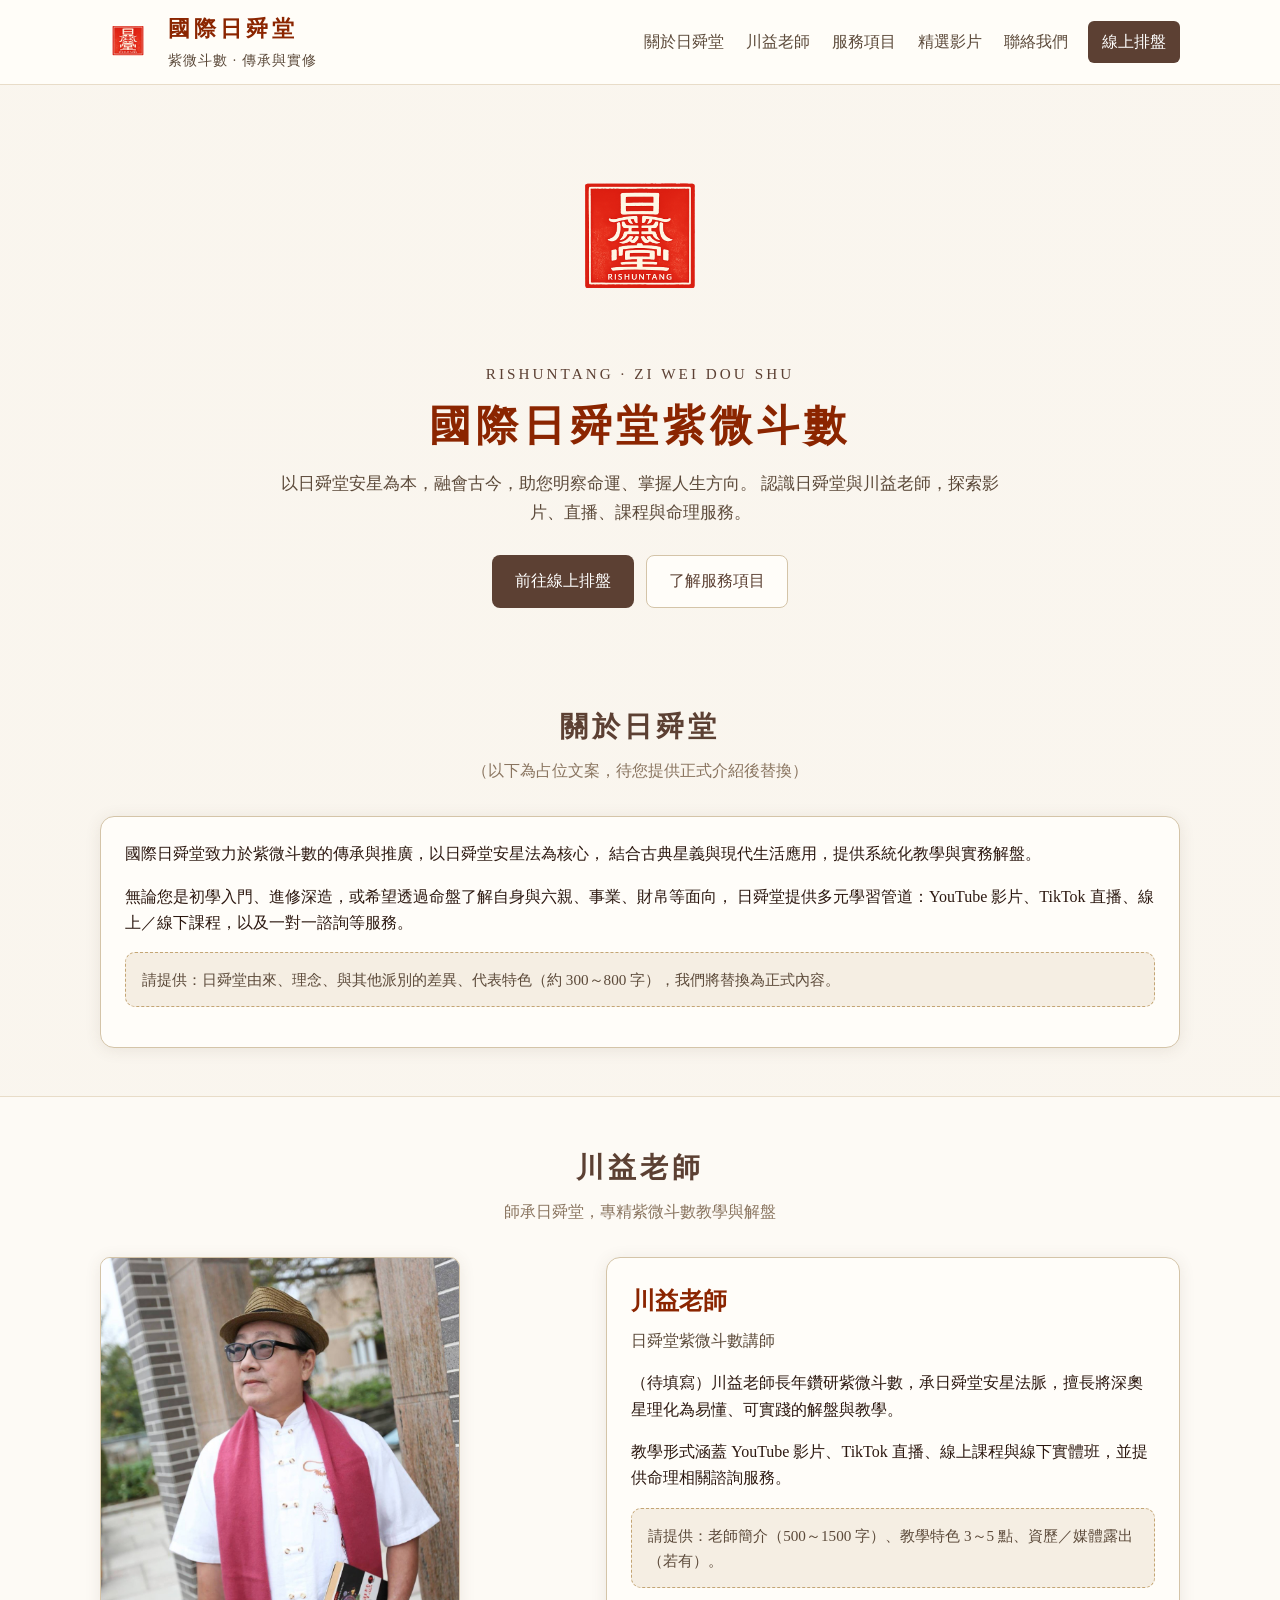
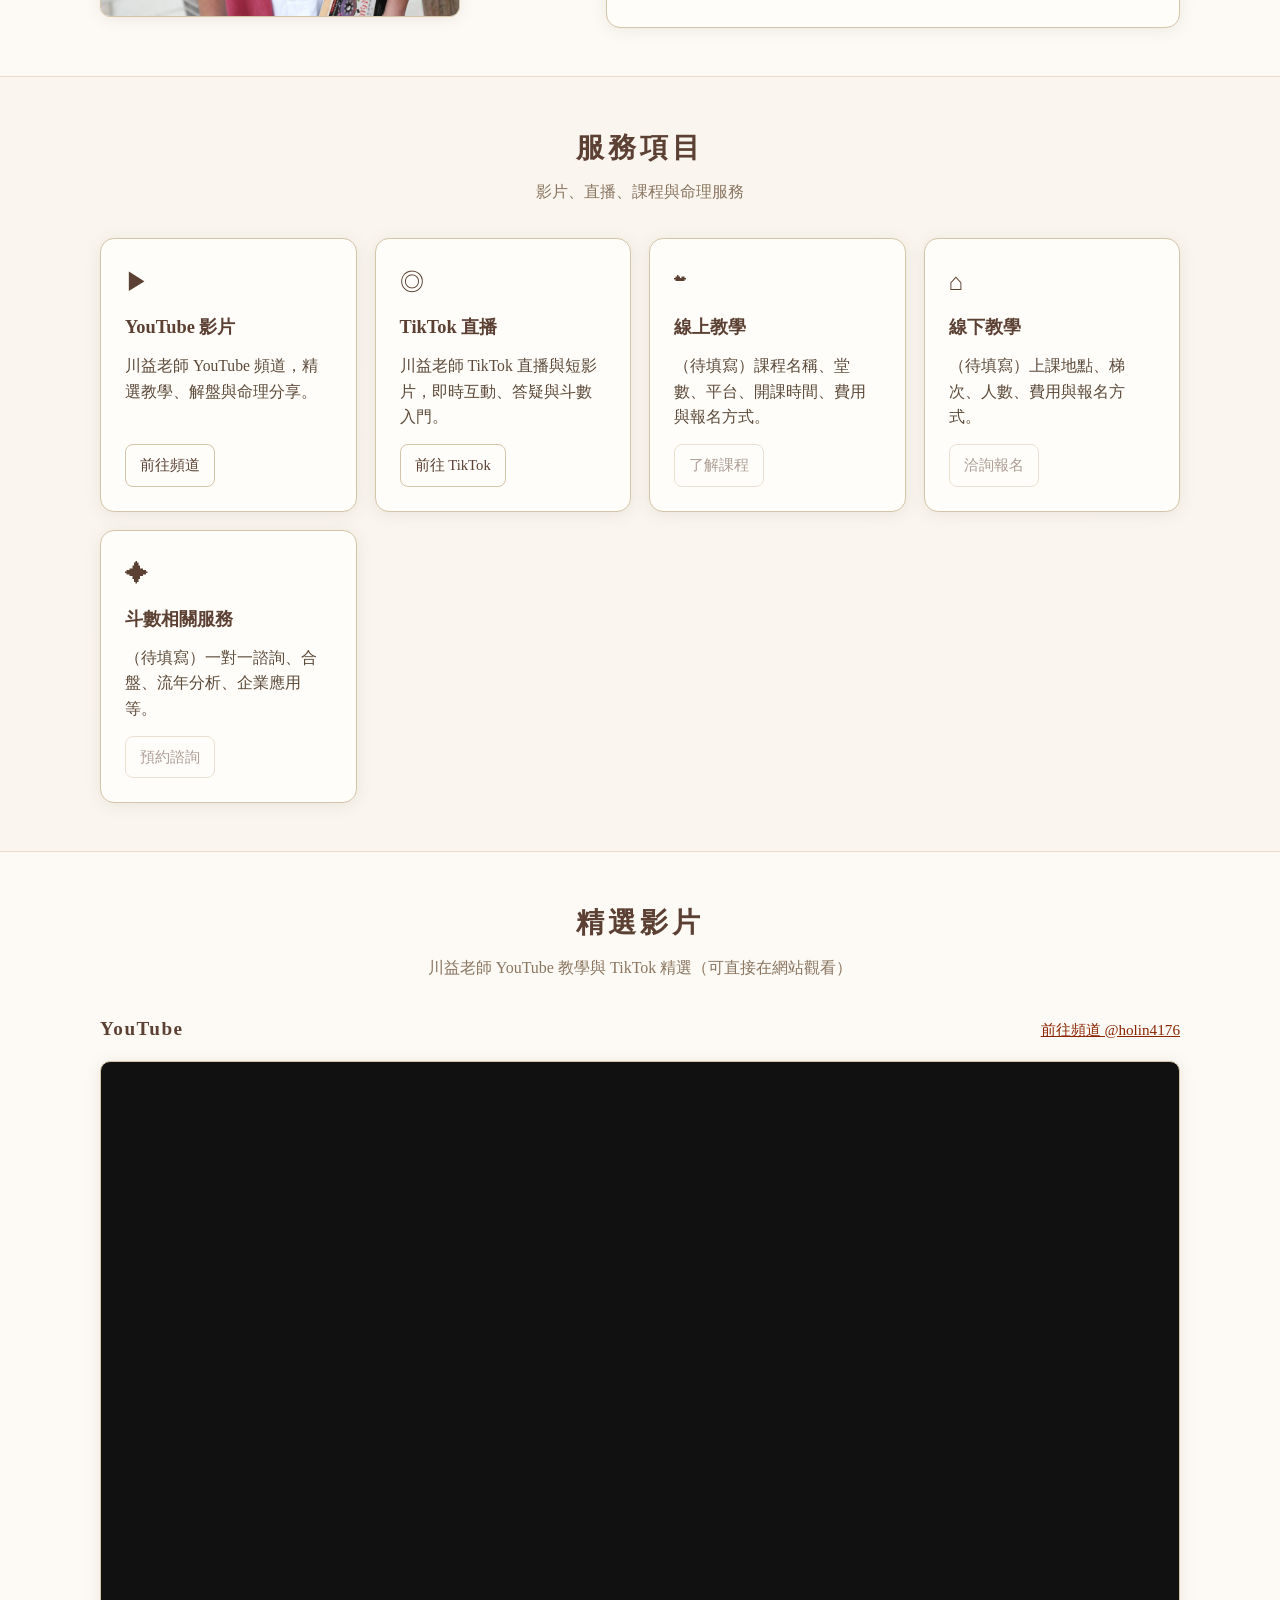
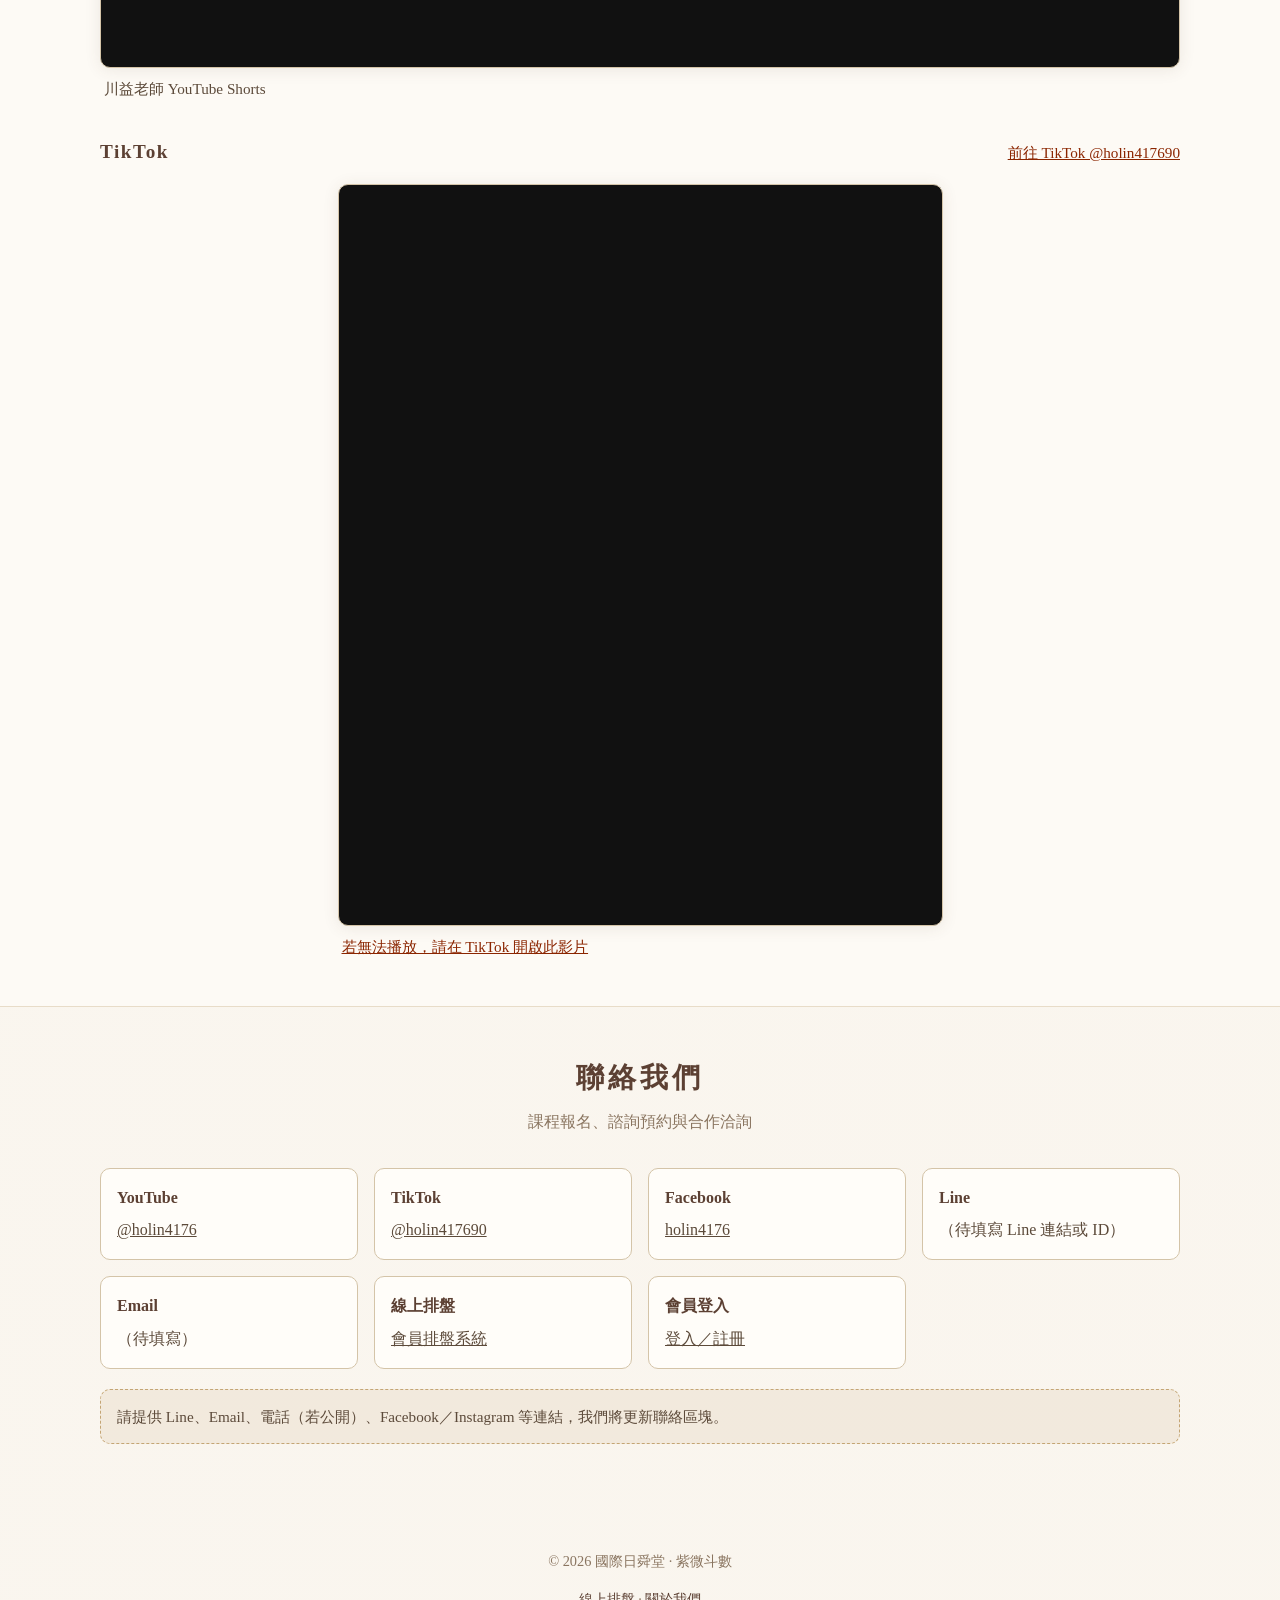
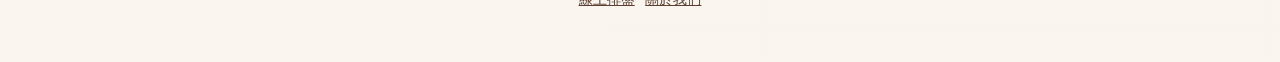
==== index.html @ 02071f7d "Launch 日舜堂 marketing site with teacher profile and video embeds. Co-authored-by: Cursor <cursoragent" ====
<!DOCTYPE html>
<html lang="zh-TW">
  <head>
    <meta charset="UTF-8" />
    <meta name="viewport" content="width=device-width, initial-scale=1.0" />
    <title>國際日舜堂｜紫微斗數</title>
    <meta
      name="description"
      content="國際日舜堂紫微斗數 — 認識日舜堂與川益老師，YouTube、TikTok 直播、線上線下教學與命理服務。"
    />
    <link rel="icon" href="./assets/logo.png?v=20260718b" type="image/png" />
    <link rel="stylesheet" href="./css/site.css" />
  </head>
  <body>
    <header class="site-header">
      <div class="container header-inner">
        <a class="brand-link" href="#top">
          <img
            class="site-logo site-logo--header"
            src="./assets/logo.png?v=20260718b"
            alt="日舜堂 RISHUNTANG"
            width="200"
            height="200"
            decoding="async"
          />
          <span class="brand-text">
            <span class="brand-name">國際日舜堂</span>
            <span class="brand-tag">紫微斗數 · 傳承與實修</span>
          </span>
        </a>
        <button type="button" class="nav-toggle" id="navToggle" aria-expanded="false" aria-controls="siteNav">
          選單
        </button>
        <nav class="site-nav" id="siteNav" aria-label="主要導覽">
          <a href="#about">關於日舜堂</a>
          <a href="#teacher">川益老師</a>
          <a href="#services">服務項目</a>
          <a href="#videos">精選影片</a>
          <a href="#contact">聯絡我們</a>
          <a class="nav-cta" data-href-key="chartApp" href="https://rishuntang-ziwei.github.io/rishuntang-ziwei/chart.html">線上排盤</a>
        </nav>
      </div>
    </header>

    <main id="top">
      <section class="hero">
        <div class="container">
          <img
            class="site-logo site-logo--hero"
            src="./assets/logo.png?v=20260718b"
            alt="日舜堂 RISHUNTANG"
            width="200"
            height="200"
            decoding="async"
          />
          <p class="hero-kicker">RISHUNTANG · ZI WEI DOU SHU</p>
          <h1 class="hero-title">國際日舜堂紫微斗數</h1>
          <p class="hero-lead">
            以日舜堂安星為本，融會古今，助您明察命運、掌握人生方向。
            認識日舜堂與川益老師，探索影片、直播、課程與命理服務。
          </p>
          <div class="hero-actions">
            <a class="btn btn-primary" data-href-key="chartApp" href="https://rishuntang-ziwei.github.io/rishuntang-ziwei/chart.html">前往線上排盤</a>
            <a class="btn btn-secondary" href="#services">了解服務項目</a>
          </div>
        </div>
      </section>

      <section class="section" id="about">
        <div class="container">
          <div class="section-head">
            <h2>關於日舜堂</h2>
            <p>（以下為占位文案，待您提供正式介紹後替換）</p>
          </div>
          <div class="card prose">
            <p>
              國際日舜堂致力於紫微斗數的傳承與推廣，以日舜堂安星法為核心，
              結合古典星義與現代生活應用，提供系統化教學與實務解盤。
            </p>
            <p>
              無論您是初學入門、進修深造，或希望透過命盤了解自身與六親、事業、財帛等面向，
              日舜堂提供多元學習管道：YouTube 影片、TikTok 直播、線上／線下課程，以及一對一諮詢等服務。
            </p>
            <p class="placeholder-note">
              請提供：日舜堂由來、理念、與其他派別的差異、代表特色（約 300～800 字），我們將替換為正式內容。
            </p>
          </div>
        </div>
      </section>

      <section class="section section-alt" id="teacher">
        <div class="container">
          <div class="section-head">
            <h2>川益老師</h2>
            <p>師承日舜堂，專精紫微斗數教學與解盤</p>
          </div>
          <div class="two-col">
            <figure class="teacher-photo">
              <img
                src="./assets/teacher-chuanyi.png?v=20260718"
                alt="川益老師"
                width="1024"
                height="1024"
                decoding="async"
              />
            </figure>
            <div class="card">
              <h3 class="teacher-name">川益老師</h3>
              <p class="teacher-title">日舜堂紫微斗數講師</p>
              <div class="prose">
                <p>
                  （待填寫）川益老師長年鑽研紫微斗數，承日舜堂安星法脈，擅長將深奧星理化為易懂、可實踐的解盤與教學。
                </p>
                <p>
                  教學形式涵蓋 YouTube 影片、TikTok 直播、線上課程與線下實體班，並提供命理相關諮詢服務。
                </p>
                <p class="placeholder-note">
                  請提供：老師簡介（500～1500 字）、教學特色 3～5 點、資歷／媒體露出（若有）。
                </p>
              </div>
            </div>
          </div>
        </div>
      </section>

      <section class="section" id="services">
        <div class="container">
          <div class="section-head">
            <h2>服務項目</h2>
            <p>影片、直播、課程與命理服務</p>
          </div>
          <div class="service-grid">
            <article class="card service-card">
              <div class="service-icon" aria-hidden="true">▶</div>
              <h3>YouTube 影片</h3>
              <p>川益老師 YouTube 頻道，精選教學、解盤與命理分享。</p>
              <a class="btn btn-secondary" data-href-key="youtube" href="https://www.youtube.com/@holin4176">前往頻道</a>
            </article>
            <article class="card service-card">
              <div class="service-icon" aria-hidden="true">◎</div>
              <h3>TikTok 直播</h3>
              <p>川益老師 TikTok 直播與短影片，即時互動、答疑與斗數入門。</p>
              <a class="btn btn-secondary" data-href-key="tiktok" href="https://www.tiktok.com/@holin417690">前往 TikTok</a>
            </article>
            <article class="card service-card">
              <div class="service-icon" aria-hidden="true">☁</div>
              <h3>線上教學</h3>
              <p>（待填寫）課程名稱、堂數、平台、開課時間、費用與報名方式。</p>
              <a class="btn btn-secondary" data-href-key="line" href="#">了解課程</a>
            </article>
            <article class="card service-card">
              <div class="service-icon" aria-hidden="true">⌂</div>
              <h3>線下教學</h3>
              <p>（待填寫）上課地點、梯次、人數、費用與報名方式。</p>
              <a class="btn btn-secondary" data-href-key="line" href="#">洽詢報名</a>
            </article>
            <article class="card service-card">
              <div class="service-icon" aria-hidden="true">✦</div>
              <h3>斗數相關服務</h3>
              <p>（待填寫）一對一諮詢、合盤、流年分析、企業應用等。</p>
              <a class="btn btn-secondary" data-href-key="line" href="#">預約諮詢</a>
            </article>
          </div>
        </div>
      </section>

      <section class="section section-alt" id="videos">
        <div class="container">
          <div class="section-head">
            <h2>精選影片</h2>
            <p>川益老師 YouTube 教學與 TikTok 精選（可直接在網站觀看）</p>
          </div>
          <div class="video-block">
            <div class="video-block-head">
              <h3>YouTube</h3>
              <a data-href-key="youtube" href="https://www.youtube.com/@holin4176">前往頻道 @holin4176</a>
            </div>
            <div class="video-grid" id="youtubeEmbeds" aria-live="polite"></div>
          </div>
          <div class="video-block">
            <div class="video-block-head">
              <h3>TikTok</h3>
              <a data-href-key="tiktok" href="https://www.tiktok.com/@holin417690">前往 TikTok @holin417690</a>
            </div>
            <div class="tiktok-grid" id="tiktokEmbeds" aria-live="polite"></div>
          </div>
        </div>
      </section>

      <section class="section" id="contact">
        <div class="container">
          <div class="section-head">
            <h2>聯絡我們</h2>
            <p>課程報名、諮詢預約與合作洽詢</p>
          </div>
          <div class="contact-grid">
            <div class="contact-item">
              <strong>YouTube</strong>
              <a data-href-key="youtube" href="https://www.youtube.com/@holin4176">@holin4176</a>
            </div>
            <div class="contact-item">
              <strong>TikTok</strong>
              <a data-href-key="tiktok" href="https://www.tiktok.com/@holin417690">@holin417690</a>
            </div>
            <div class="contact-item">
              <strong>Facebook</strong>
              <a data-href-key="facebook" href="https://www.facebook.com/holin4176">holin4176</a>
            </div>
            <div class="contact-item">
              <strong>Line</strong>
              <a data-href-key="line" href="#">（待填寫 Line 連結或 ID）</a>
            </div>
            <div class="contact-item">
              <strong>Email</strong>
              <a data-href-key="email" href="#">（待填寫）</a>
            </div>
            <div class="contact-item">
              <strong>線上排盤</strong>
              <a data-href-key="chartApp" href="https://rishuntang-ziwei.github.io/rishuntang-ziwei/chart.html">會員排盤系統</a>
            </div>
            <div class="contact-item">
              <strong>會員登入</strong>
              <a data-href-key="memberLogin" href="https://rishuntang-ziwei.github.io/rishuntang-ziwei/index.html">登入／註冊</a>
            </div>
          </div>
          <p class="placeholder-note">
            請提供 Line、Email、電話（若公開）、Facebook／Instagram 等連結，我們將更新聯絡區塊。
          </p>
        </div>
      </section>
    </main>

    <footer class="site-footer">
      <div class="container">
        <p>© <span id="footerYear">2026</span> 國際日舜堂 · 紫微斗數</p>
        <p>
          <a data-href-key="chartApp" href="https://rishuntang-ziwei.github.io/rishuntang-ziwei/chart.html">線上排盤</a>
          ·
          <a href="#about">關於我們</a>
        </p>
      </div>
    </footer>

    <script src="./js/site-config.js"></script>
    <script src="./js/site.js"></script>
  </body>
</html>
---- css/site.css ----
:root {
  --paper-bg: #faf6ef;
  --paper-surface: #fffdf9;
  --paper-muted: #f5efe4;
  --ink: #2c1810;
  --ink-muted: #5c4a3a;
  --ink-light: #8a7560;
  --brand-brown: #5c4033;
  --brand-brown-dark: #4a3228;
  --brand-red: #8b2500;
  --brand-gold: #c4a574;
  --brand-gold-light: #e8dcc8;
  --border: #d4c4a8;
  --radius-md: 10px;
  --radius-lg: 14px;
  --shadow-card: 0 2px 16px rgba(92, 64, 51, 0.1);
  --font-body: 'DFKai-SB', 'BiauKai', '標楷體', 'KaiTi', '楷体', serif;
  --max-width: 1080px;
}

* {
  box-sizing: border-box;
}

html {
  scroll-behavior: smooth;
}

body {
  margin: 0;
  font-family: var(--font-body);
  color: var(--ink);
  background:
    linear-gradient(rgba(250, 246, 239, 0.94), rgba(250, 246, 239, 0.94)),
    radial-gradient(circle at 20% 10%, rgba(196, 165, 116, 0.15), transparent 45%),
    radial-gradient(circle at 80% 90%, rgba(139, 37, 0, 0.06), transparent 40%),
    var(--paper-bg);
  line-height: 1.65;
}

a {
  color: var(--brand-red);
}

img {
  max-width: 100%;
  height: auto;
}

.container {
  width: min(100% - 32px, var(--max-width));
  margin: 0 auto;
}

.site-header {
  position: sticky;
  top: 0;
  z-index: 100;
  background: rgba(255, 253, 249, 0.92);
  backdrop-filter: blur(8px);
  border-bottom: 1px solid var(--brand-gold-light);
}

.header-inner {
  display: flex;
  align-items: center;
  justify-content: space-between;
  gap: 16px;
  padding: 12px 0;
}

.brand-link {
  display: flex;
  align-items: center;
  gap: 12px;
  text-decoration: none;
  color: inherit;
}

.brand-text {
  min-width: 0;
}

.site-logo {
  flex-shrink: 0;
  display: block;
  width: auto;
  height: auto;
  object-fit: contain;
  border-radius: 6px;
  opacity: 0;
  animation: logoFadeIn 1.2s ease forwards;
  transition: transform 0.25s ease, filter 0.25s ease;
}

.site-logo--header {
  width: 56px;
  height: 56px;
}

.site-logo--hero {
  width: min(40vw, 200px);
  height: min(40vw, 200px);
  margin: 0 auto 20px;
}

.site-logo:hover {
  transform: translateY(-2px);
  filter: brightness(1.04);
}

@keyframes logoFadeIn {
  to {
    opacity: 1;
  }
}

@media (prefers-reduced-motion: reduce) {
  .site-logo {
    animation: logoFadeIn 0.4s ease forwards;
  }

  .site-logo:hover {
    transform: none;
  }
}

.brand-name {
  display: block;
  font-size: 1.35rem;
  font-weight: 700;
  color: var(--brand-red);
  letter-spacing: 0.18em;
}

.brand-tag {
  display: block;
  margin-top: 2px;
  font-size: 0.85rem;
  color: var(--ink-muted);
  letter-spacing: 0.08em;
}

.site-nav {
  display: flex;
  align-items: center;
  gap: 6px 18px;
  flex-wrap: wrap;
  justify-content: flex-end;
}

.site-nav a {
  text-decoration: none;
  color: var(--ink-muted);
  font-size: 0.98rem;
  padding: 6px 2px;
}

.site-nav a:hover {
  color: var(--brand-red);
}

.nav-cta {
  padding: 8px 14px !important;
  border-radius: 6px;
  background: var(--brand-brown);
  color: #fff !important;
}

.nav-cta:hover {
  background: var(--brand-brown-dark);
  color: #fff !important;
}

.nav-toggle {
  display: none;
  border: 1px solid var(--border);
  background: var(--paper-surface);
  border-radius: 6px;
  padding: 8px 12px;
  font-family: inherit;
  cursor: pointer;
}

.hero {
  padding: 56px 0 48px;
  text-align: center;
}

.hero-kicker {
  margin: 0 0 12px;
  color: var(--brand-brown);
  letter-spacing: 0.2em;
  font-size: 0.95rem;
}

.hero-title {
  margin: 0 0 16px;
  font-size: clamp(1.8rem, 4vw, 2.6rem);
  color: var(--brand-red);
  letter-spacing: 0.12em;
  line-height: 1.35;
}

.hero-lead {
  margin: 0 auto 28px;
  max-width: 42em;
  font-size: 1.08rem;
  color: var(--ink-muted);
}

.hero-actions {
  display: flex;
  gap: 12px;
  justify-content: center;
  flex-wrap: wrap;
}

.btn {
  display: inline-flex;
  align-items: center;
  justify-content: center;
  padding: 12px 22px;
  border-radius: 8px;
  text-decoration: none;
  font-family: inherit;
  font-size: 1rem;
  border: 1px solid transparent;
  cursor: pointer;
}

.btn-primary {
  background: var(--brand-brown);
  color: #fff;
}

.btn-primary:hover {
  background: var(--brand-brown-dark);
}

.btn-secondary {
  background: var(--paper-surface);
  color: var(--brand-brown);
  border-color: var(--border);
}

.btn-secondary:hover {
  border-color: var(--brand-gold);
}

.section {
  padding: 48px 0;
}

.section-alt {
  background: rgba(255, 253, 249, 0.72);
  border-block: 1px solid var(--brand-gold-light);
}

.section-head {
  text-align: center;
  margin-bottom: 32px;
}

.section-head h2 {
  margin: 0 0 8px;
  font-size: 1.75rem;
  color: var(--brand-brown);
  letter-spacing: 0.14em;
}

.section-head p {
  margin: 0;
  color: var(--ink-light);
}

.two-col {
  display: grid;
  grid-template-columns: 1fr 1.2fr;
  gap: 28px;
  align-items: start;
}

.card {
  background: var(--paper-surface);
  border: 1px solid var(--border);
  border-radius: var(--radius-lg);
  box-shadow: var(--shadow-card);
  padding: 24px;
}

.teacher-photo {
  margin: 0;
  aspect-ratio: 1 / 1;
  max-width: 360px;
  border-radius: var(--radius-md);
  overflow: hidden;
  border: 1px solid var(--border);
  box-shadow: var(--shadow-card);
  background: var(--paper-muted);
}

.teacher-photo img {
  display: block;
  width: 100%;
  height: 100%;
  object-fit: cover;
  object-position: center 15%;
}

.teacher-name {
  margin: 0 0 6px;
  font-size: 1.5rem;
  color: var(--brand-red);
}

.teacher-title {
  margin: 0 0 16px;
  color: var(--ink-muted);
}

.prose p {
  margin: 0 0 1em;
}

.service-grid {
  display: grid;
  grid-template-columns: repeat(auto-fit, minmax(240px, 1fr));
  gap: 18px;
}

.service-card {
  display: flex;
  flex-direction: column;
  gap: 10px;
  min-height: 100%;
}

.service-icon {
  font-size: 1.5rem;
  color: var(--brand-brown);
}

.service-card h3 {
  margin: 0;
  font-size: 1.15rem;
  color: var(--brand-brown);
}

.service-card p {
  margin: 0;
  flex: 1;
  color: var(--ink-muted);
  font-size: 0.98rem;
}

.service-card .btn {
  align-self: flex-start;
  margin-top: 4px;
  padding: 8px 14px;
  font-size: 0.92rem;
}

.service-card .btn.is-disabled,
.btn.is-disabled {
  opacity: 0.5;
  pointer-events: none;
  cursor: not-allowed;
}

.contact-grid {
  display: grid;
  grid-template-columns: repeat(auto-fit, minmax(220px, 1fr));
  gap: 16px;
}

.contact-item {
  padding: 16px;
  border: 1px solid var(--border);
  border-radius: var(--radius-md);
  background: var(--paper-surface);
}

.contact-item strong {
  display: block;
  margin-bottom: 6px;
  color: var(--brand-brown);
}

.contact-item span,
.contact-item a {
  color: var(--ink-muted);
  word-break: break-all;
}

.video-block {
  margin-bottom: 36px;
}

.video-block:last-child {
  margin-bottom: 0;
}

.video-block-head {
  display: flex;
  align-items: baseline;
  justify-content: space-between;
  gap: 12px;
  flex-wrap: wrap;
  margin-bottom: 16px;
}

.video-block-head h3 {
  margin: 0;
  font-size: 1.2rem;
  color: var(--brand-brown);
  letter-spacing: 0.08em;
}

.video-block-head a {
  font-size: 0.95rem;
}

.video-grid {
  display: grid;
  grid-template-columns: repeat(auto-fit, minmax(280px, 1fr));
  gap: 20px;
}

.video-item {
  margin: 0;
}

.video-embed {
  aspect-ratio: 16 / 9;
  border-radius: var(--radius-md);
  overflow: hidden;
  border: 1px solid var(--border);
  background: #111;
  box-shadow: var(--shadow-card);
}

.video-embed iframe {
  display: block;
  width: 100%;
  height: 100%;
  border: 0;
}

.video-caption {
  margin: 10px 4px 0;
  font-size: 0.95rem;
  color: var(--ink-muted);
  line-height: 1.45;
}

.video-empty {
  margin: 0;
  padding: 18px 16px;
  border-radius: var(--radius-md);
  border: 1px dashed var(--border);
  background: rgba(255, 253, 249, 0.8);
  color: var(--ink-muted);
  font-size: 0.98rem;
  line-height: 1.55;
}

.tiktok-grid {
  display: grid;
  grid-template-columns: repeat(auto-fit, minmax(320px, 1fr));
  gap: 20px;
  justify-items: center;
}

.tiktok-item {
  width: min(100%, 605px);
}

.tiktok-embed-wrap {
  width: 100%;
  min-height: 740px;
  border-radius: var(--radius-md);
  overflow: hidden;
  border: 1px solid var(--border);
  background: #111;
  box-shadow: var(--shadow-card);
}

.tiktok-embed-frame {
  display: block;
  width: 100%;
  height: 740px;
  border: 0;
}

.placeholder-note {
  margin-top: 20px;
  padding: 14px 16px;
  border-radius: var(--radius-md);
  background: rgba(232, 220, 200, 0.45);
  border: 1px dashed var(--brand-gold);
  color: var(--ink-muted);
  font-size: 0.95rem;
}

.site-footer {
  padding: 28px 0 36px;
  text-align: center;
  color: var(--ink-light);
  font-size: 0.9rem;
}

.site-footer a {
  color: var(--brand-brown);
}

@media (max-width: 768px) {
  .nav-toggle {
    display: inline-block;
  }

  .site-nav {
    display: none;
    position: absolute;
    top: 100%;
    left: 0;
    right: 0;
    flex-direction: column;
    align-items: stretch;
    padding: 12px 16px 16px;
    background: rgba(255, 253, 249, 0.98);
    border-bottom: 1px solid var(--brand-gold-light);
  }

  .site-nav.is-open {
    display: flex;
  }

  .site-header .container {
    position: relative;
  }

  .two-col {
    grid-template-columns: 1fr;
  }

  .hero {
    padding-top: 36px;
  }
}
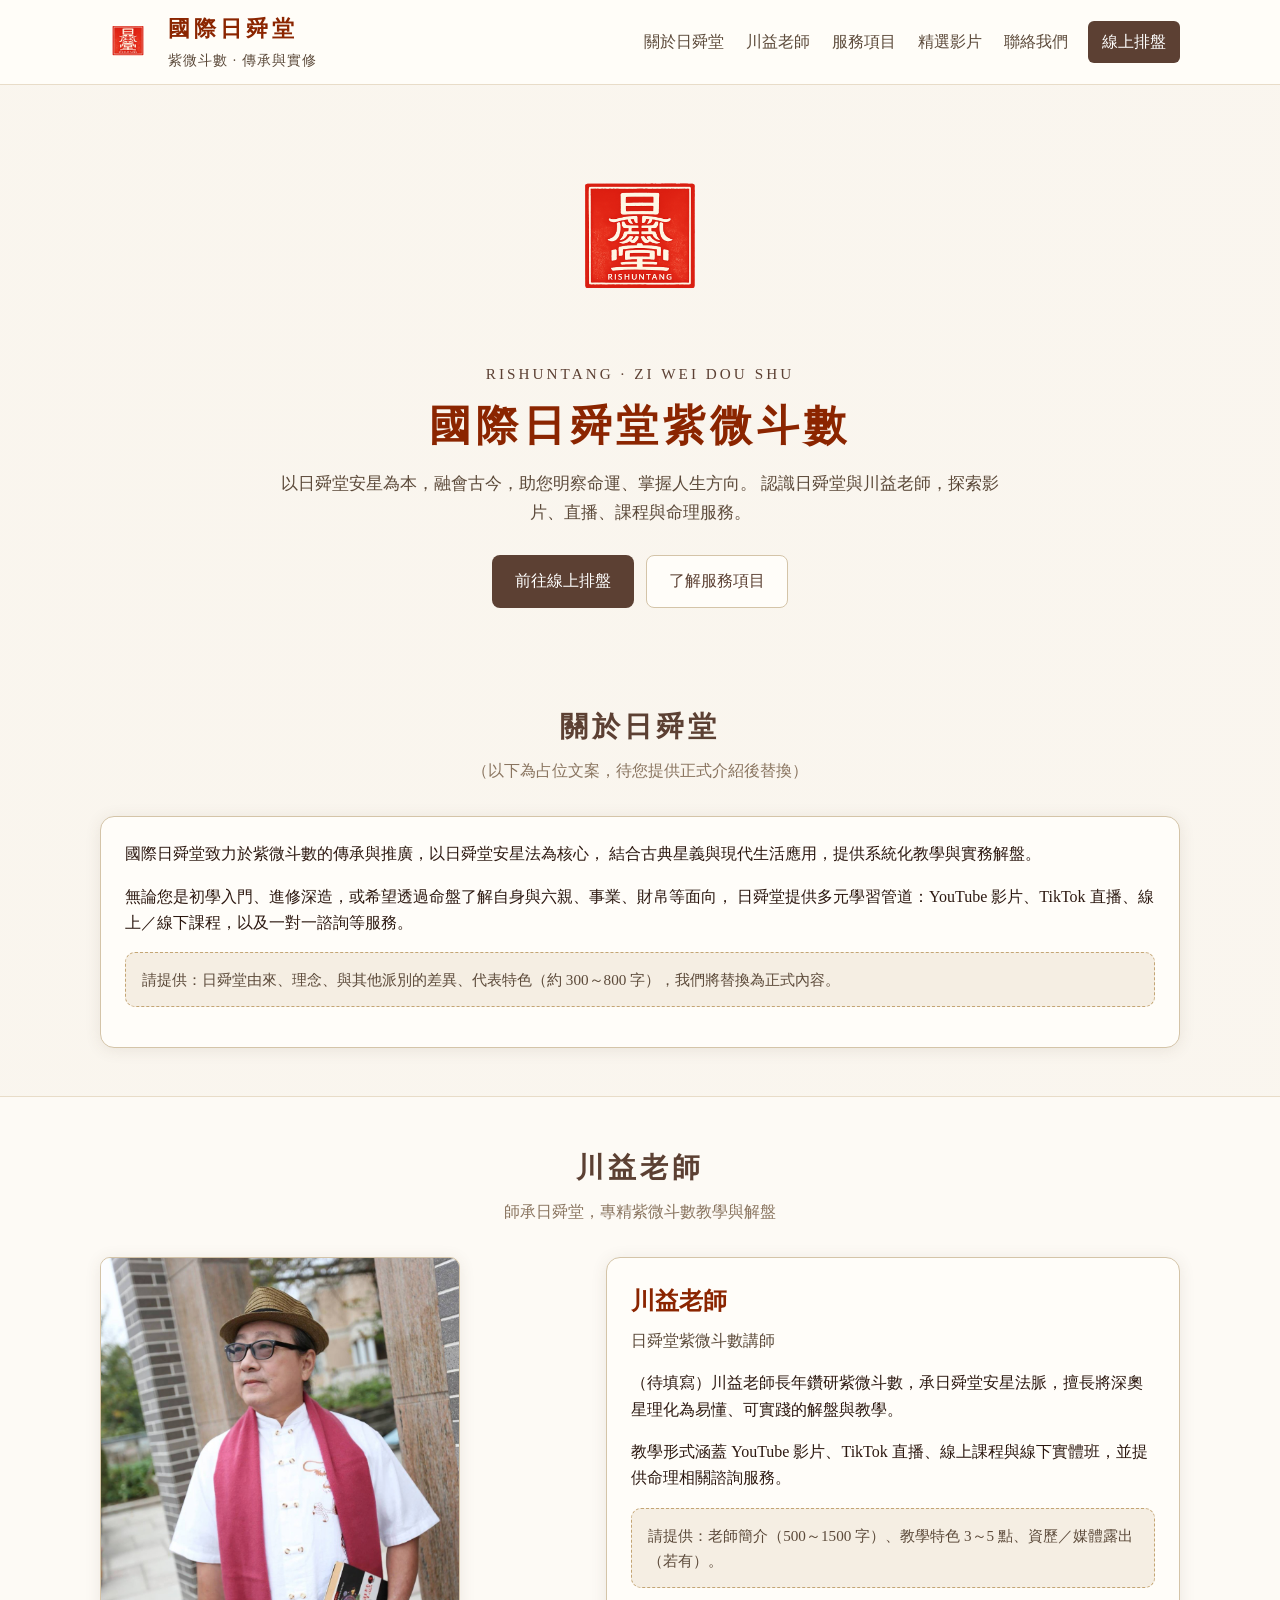
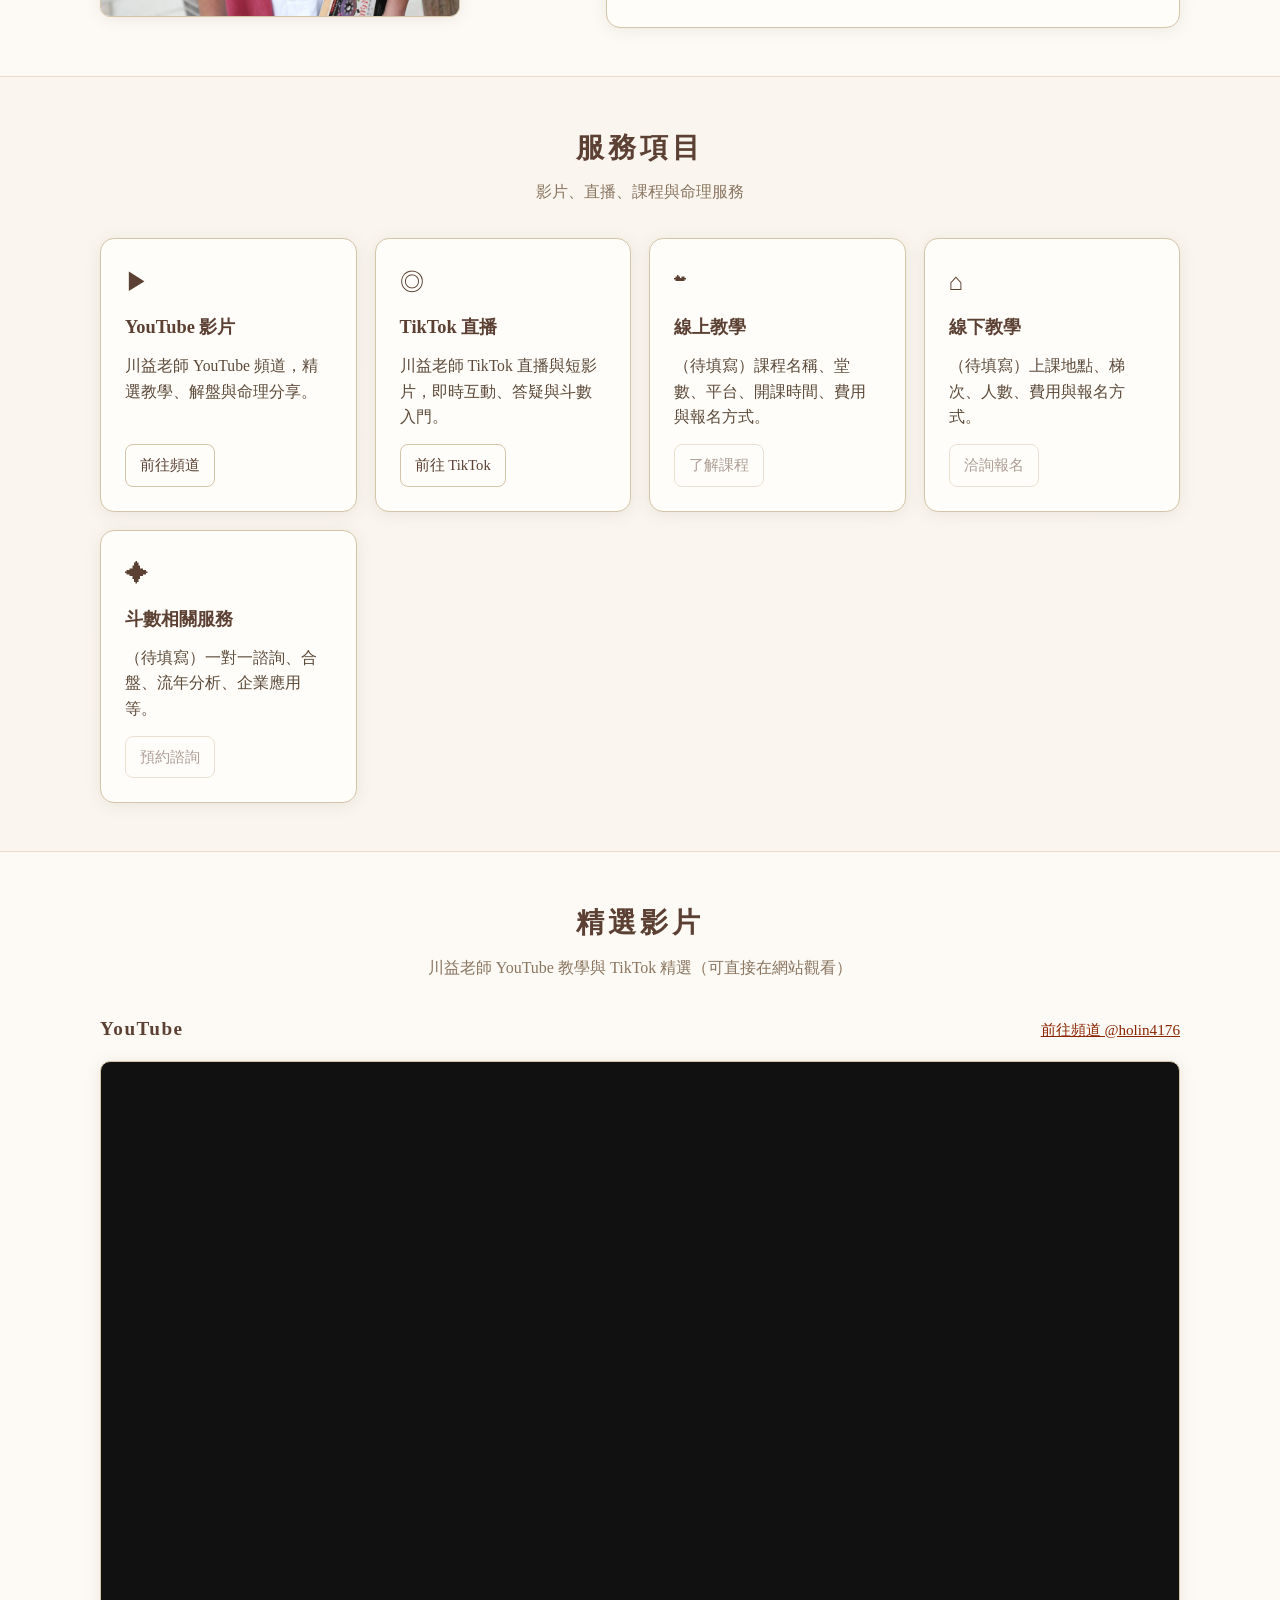
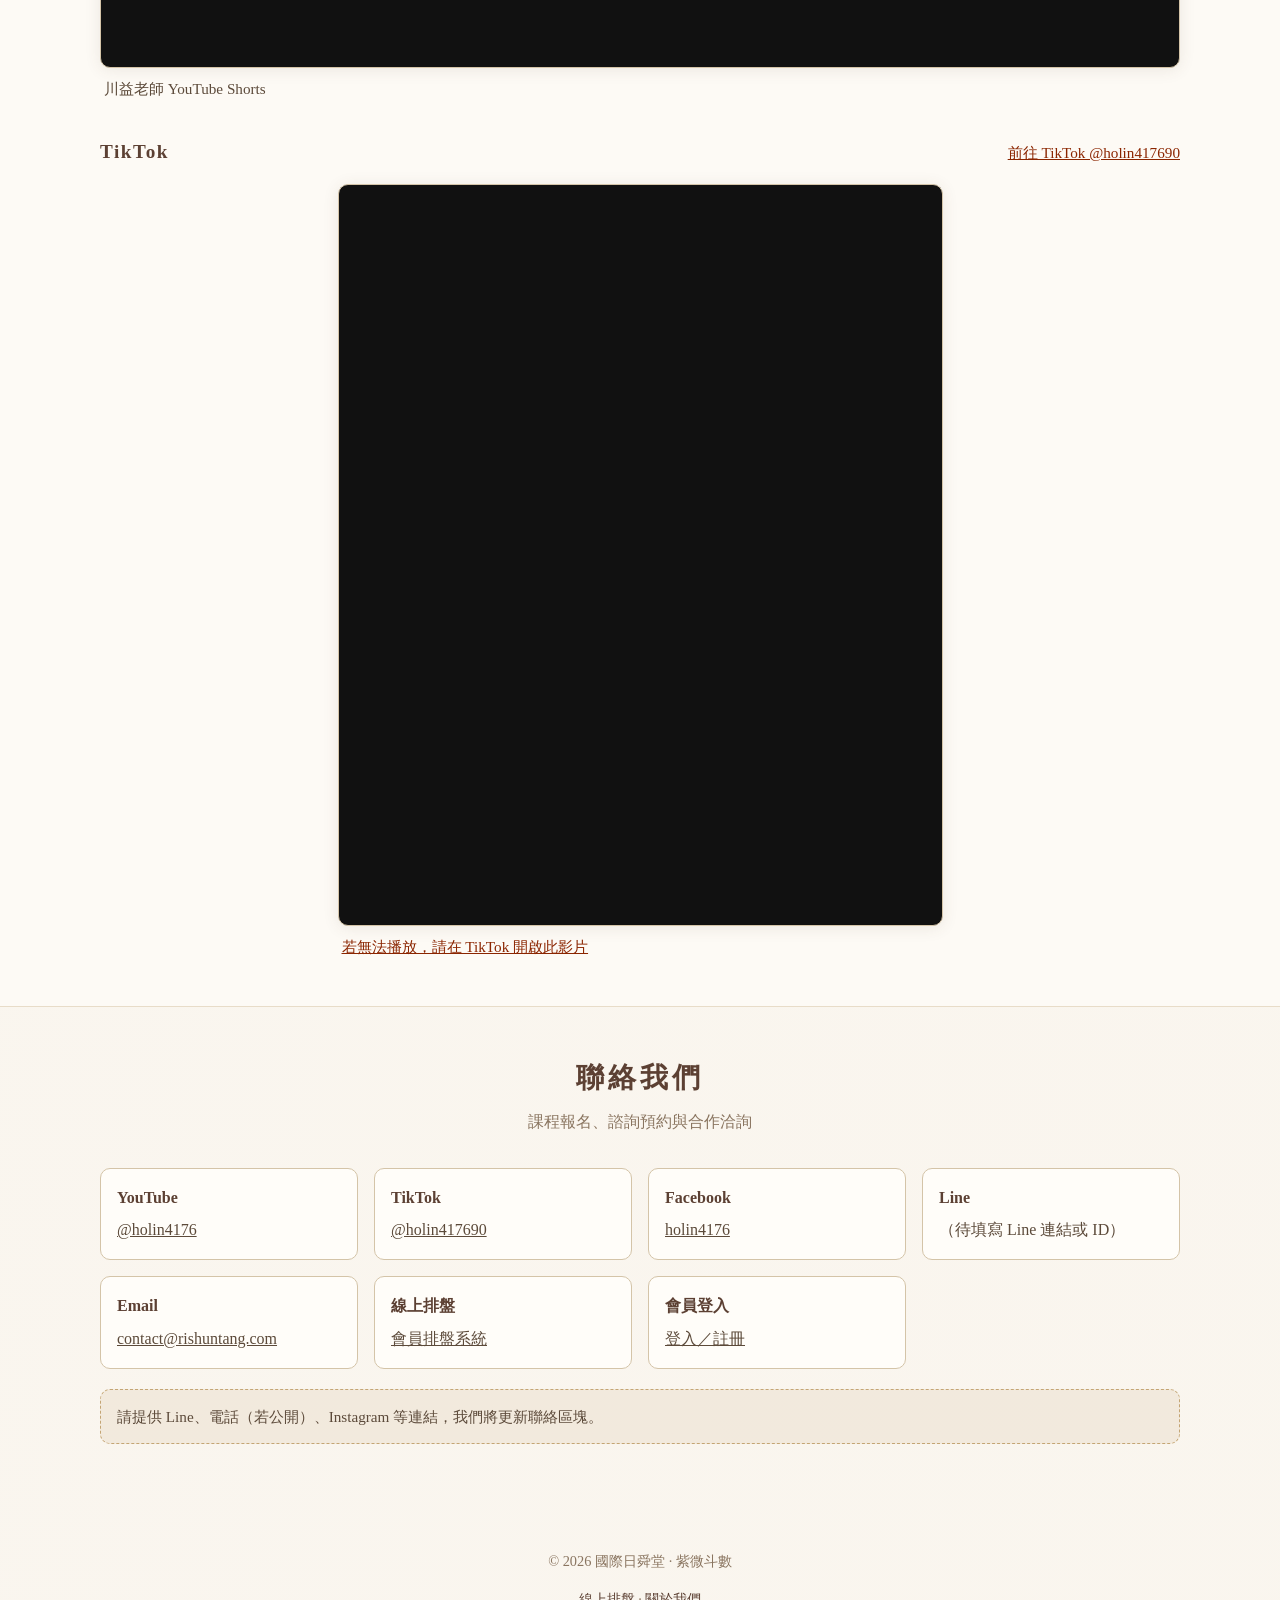
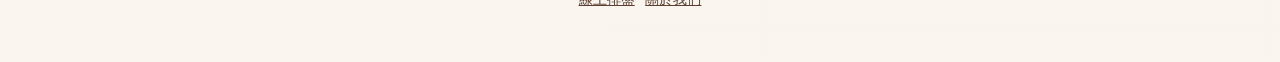
==== commit 80bfa0bd: "Set official contact email to contact@rishuntang.com Co-authored-by: Cursor <cursoragent@cursor.com>" ====
--- a/index.html
+++ b/index.html
@@ -212,7 +212,7 @@
             </div>
             <div class="contact-item">
               <strong>Email</strong>
-              <a data-href-key="email" href="#">（待填寫）</a>
+              <a data-href-key="email" href="mailto:contact@rishuntang.com">contact@rishuntang.com</a>
             </div>
             <div class="contact-item">
               <strong>線上排盤</strong>
@@ -224,7 +224,7 @@
             </div>
           </div>
           <p class="placeholder-note">
-            請提供 Line、Email、電話（若公開）、Facebook／Instagram 等連結，我們將更新聯絡區塊。
+            請提供 Line、電話（若公開）、Instagram 等連結，我們將更新聯絡區塊。
           </p>
         </div>
       </section>
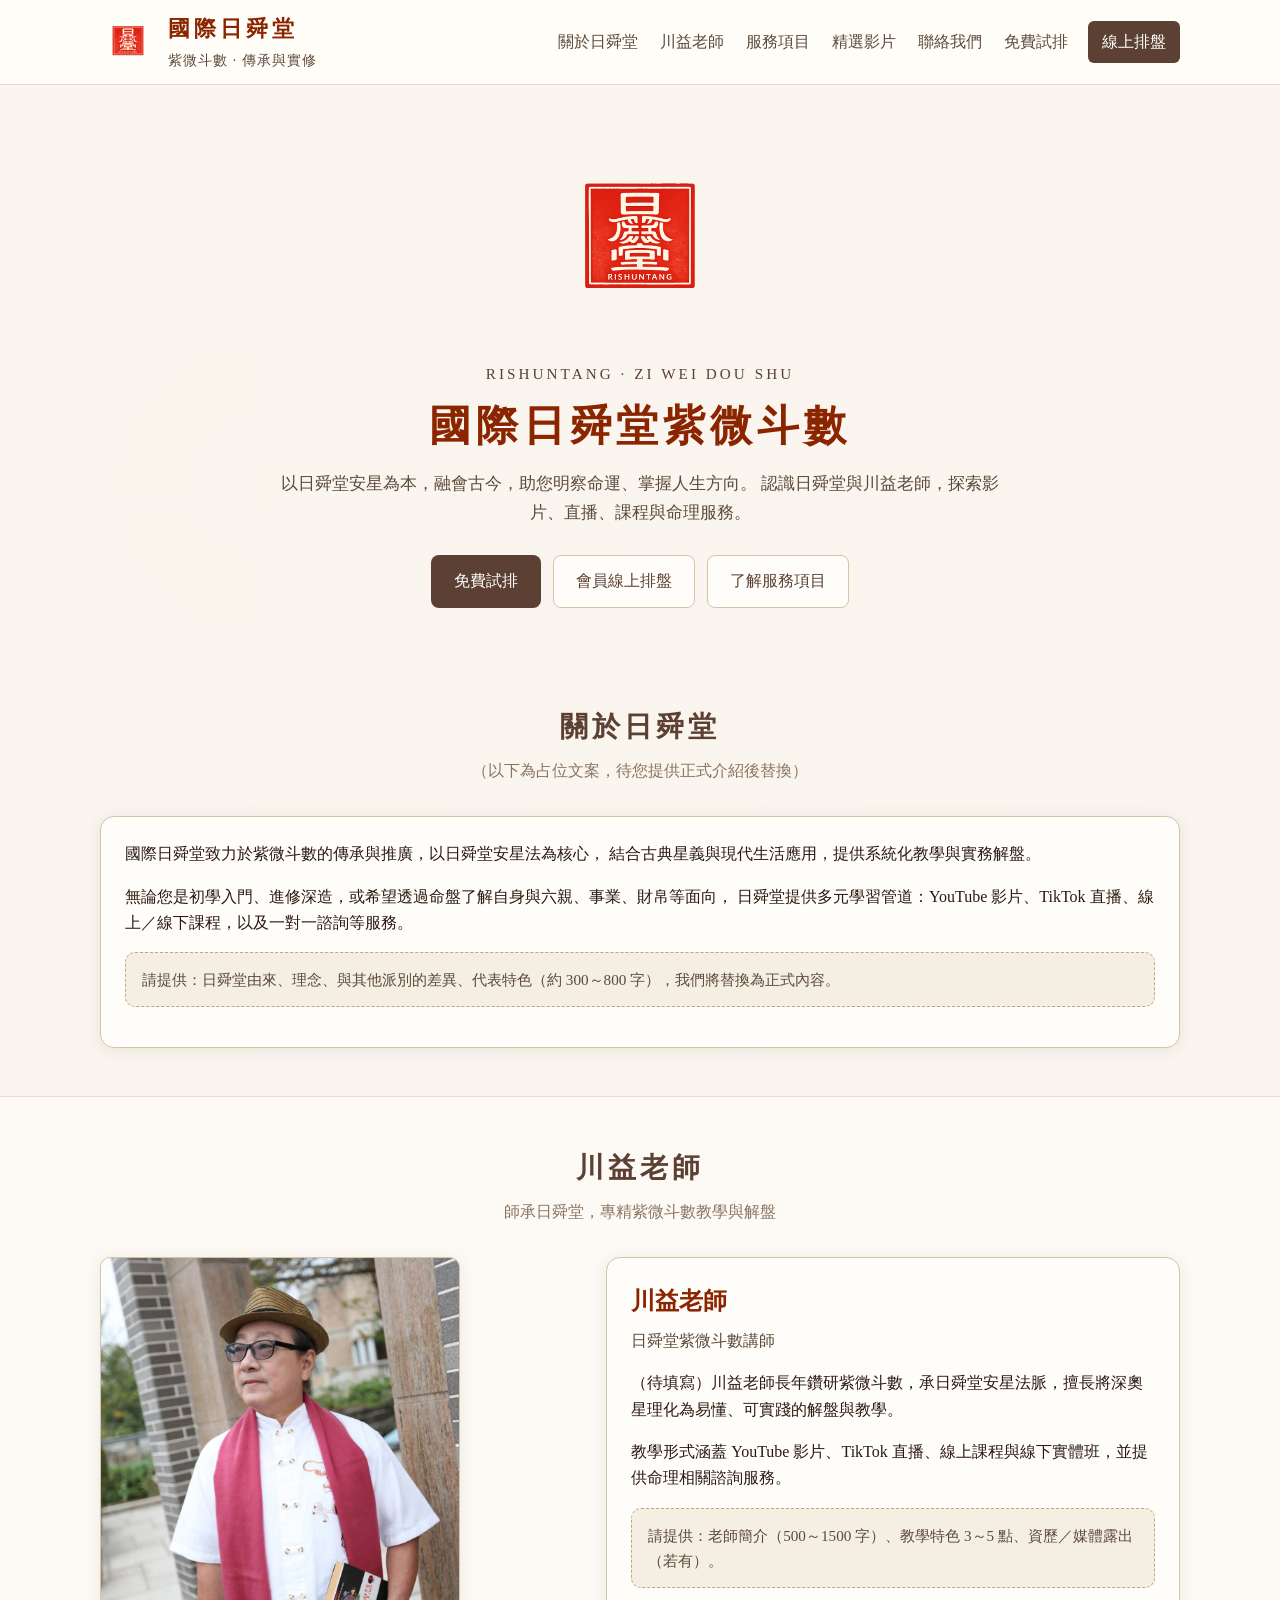
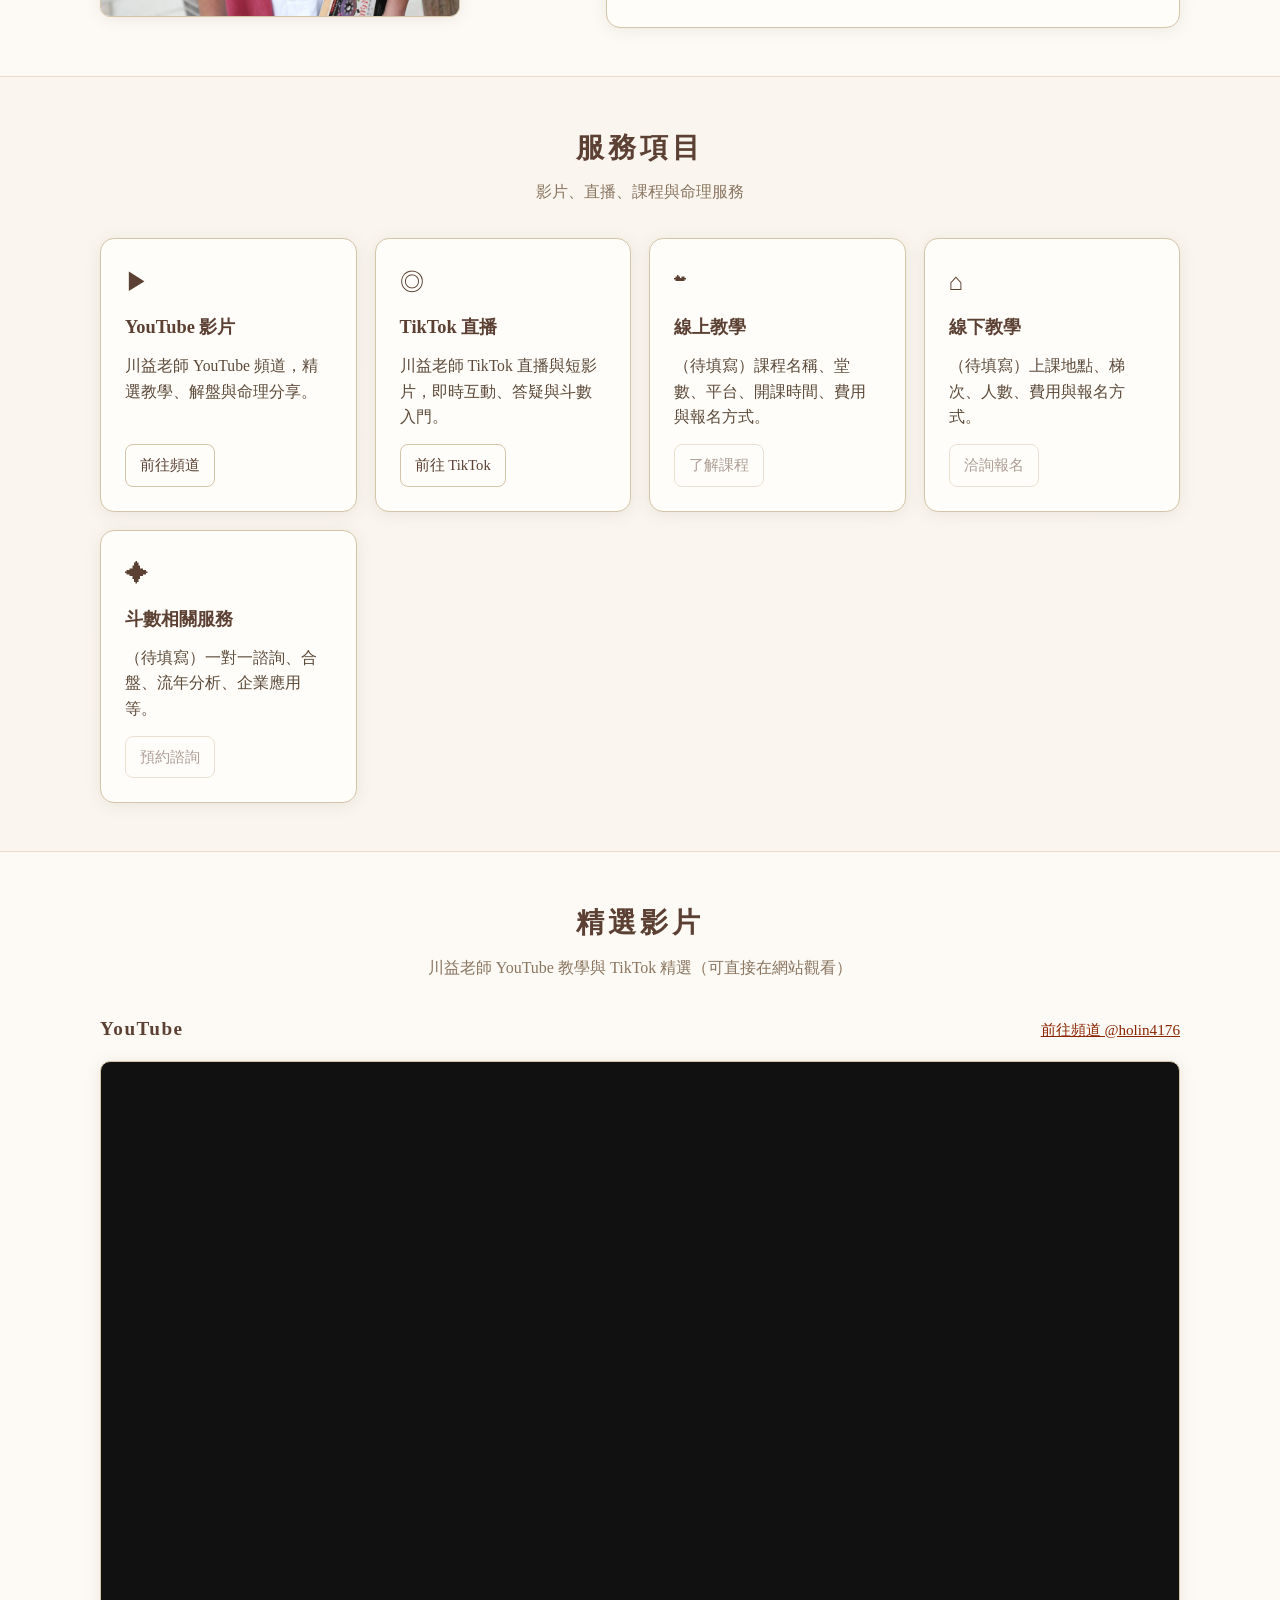
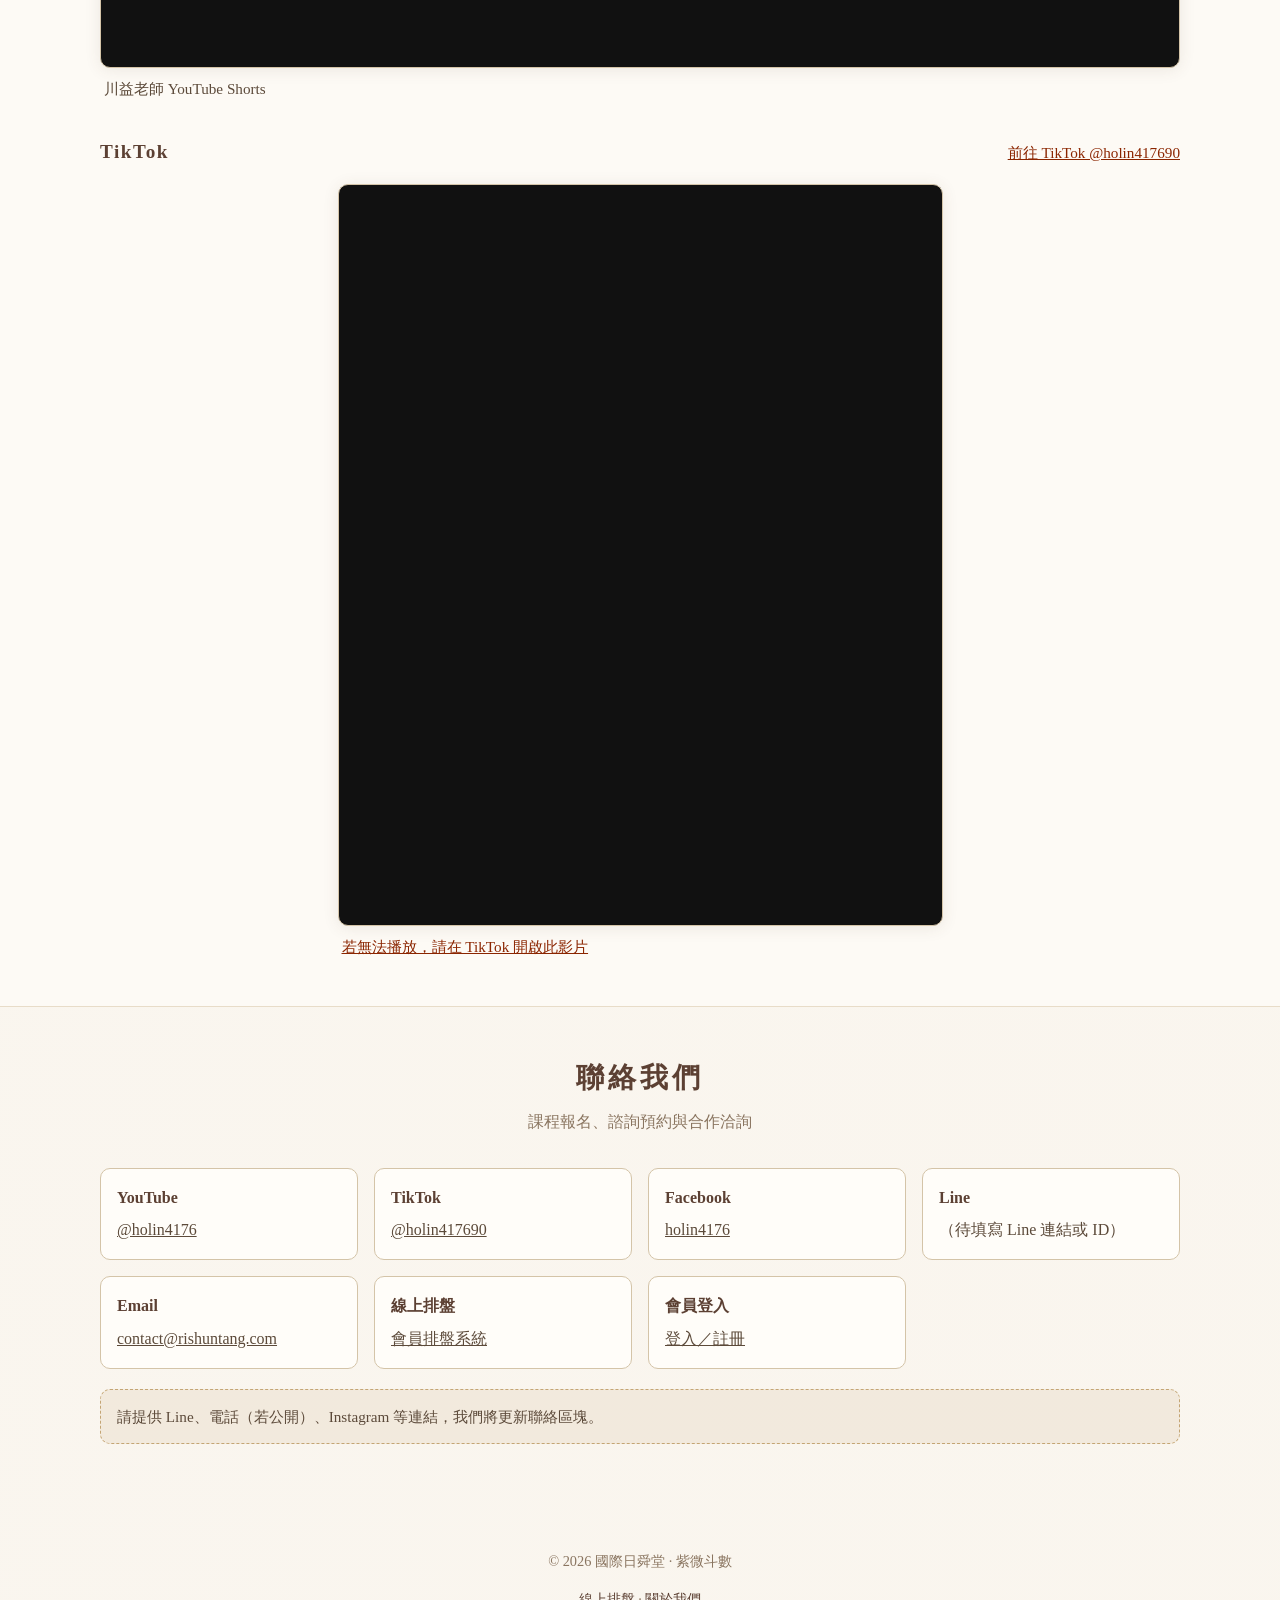
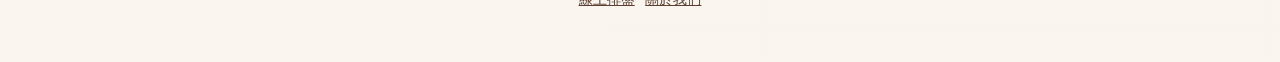
==== commit 8edfa7a5: "Add free-chart page that opens the existing chart app in guest mode. Let visitors submit birth data " ====
--- a/index.html
+++ b/index.html
@@ -37,6 +37,7 @@
           <a href="#services">服務項目</a>
           <a href="#videos">精選影片</a>
           <a href="#contact">聯絡我們</a>
+          <a data-href-key="freeChart" href="./free-chart.html">免費試排</a>
           <a class="nav-cta" data-href-key="chartApp" href="https://rishuntang-ziwei.github.io/rishuntang-ziwei/chart.html">線上排盤</a>
         </nav>
       </div>
@@ -60,7 +61,8 @@
             認識日舜堂與川益老師，探索影片、直播、課程與命理服務。
           </p>
           <div class="hero-actions">
-            <a class="btn btn-primary" data-href-key="chartApp" href="https://rishuntang-ziwei.github.io/rishuntang-ziwei/chart.html">前往線上排盤</a>
+            <a class="btn btn-primary" data-href-key="freeChart" href="./free-chart.html">免費試排</a>
+            <a class="btn btn-secondary" data-href-key="chartApp" href="https://rishuntang-ziwei.github.io/rishuntang-ziwei/chart.html">會員線上排盤</a>
             <a class="btn btn-secondary" href="#services">了解服務項目</a>
           </div>
         </div>
--- a/css/site.css
+++ b/css/site.css
@@ -548,3 +548,91 @@
     padding-top: 36px;
   }
 }
+
+.free-chart-page .section-head h1 {
+  font-size: clamp(1.75rem, 4vw, 2.25rem);
+}
+
+.free-chart-card {
+  max-width: 560px;
+  margin: 0 auto;
+}
+
+.free-chart-form {
+  display: grid;
+  gap: 18px;
+}
+
+.free-chart-form label,
+.free-chart-form legend {
+  display: block;
+  margin-bottom: 6px;
+  font-weight: 600;
+  color: var(--ink-muted);
+}
+
+.free-chart-form fieldset {
+  border: none;
+  margin: 0;
+  padding: 0;
+}
+
+.free-chart-form input[type='text'],
+.free-chart-form input[type='date'],
+.free-chart-form input[type='number'],
+.free-chart-form select {
+  width: 100%;
+  padding: 10px 12px;
+  border: 1px solid var(--border);
+  border-radius: var(--radius-md);
+  font: inherit;
+  background: var(--paper-surface);
+}
+
+.inline-options {
+  display: flex;
+  flex-wrap: wrap;
+  gap: 16px;
+}
+
+.inline-options label {
+  display: inline-flex;
+  align-items: center;
+  gap: 6px;
+  font-weight: 400;
+  margin: 0;
+}
+
+.date-grid {
+  display: grid;
+  grid-template-columns: repeat(3, 1fr);
+  gap: 10px;
+}
+
+.form-note {
+  margin: 6px 0 0;
+  font-size: 0.92rem;
+  color: var(--ink-light);
+}
+
+.form-error {
+  margin: 0;
+  padding: 10px 12px;
+  border-radius: var(--radius-md);
+  background: #fff0f0;
+  color: #8b2500;
+  border: 1px solid #e8c4c4;
+}
+
+.btn-block {
+  width: 100%;
+  justify-content: center;
+}
+
+.free-chart-footnote {
+  margin-top: 20px;
+  padding-top: 16px;
+  border-top: 1px solid var(--brand-gold-light);
+  font-size: 0.95rem;
+  color: var(--ink-light);
+}
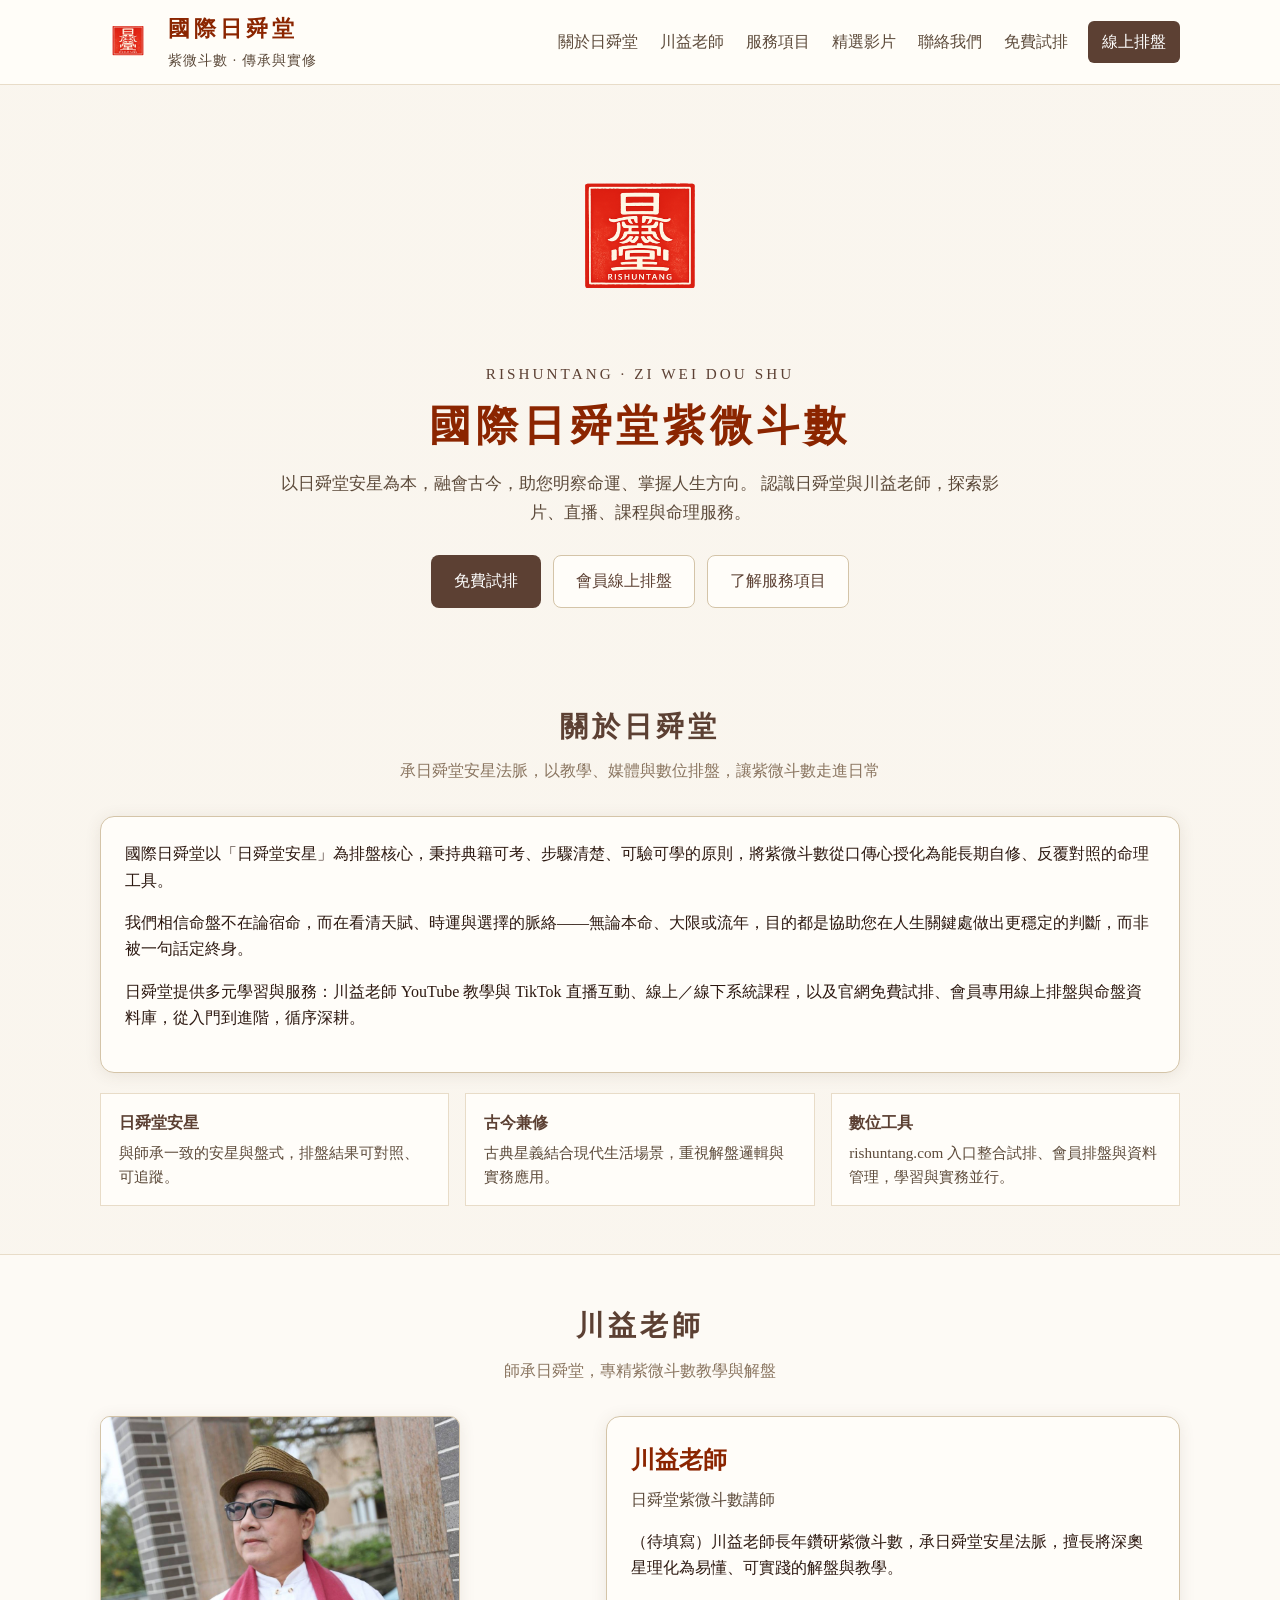
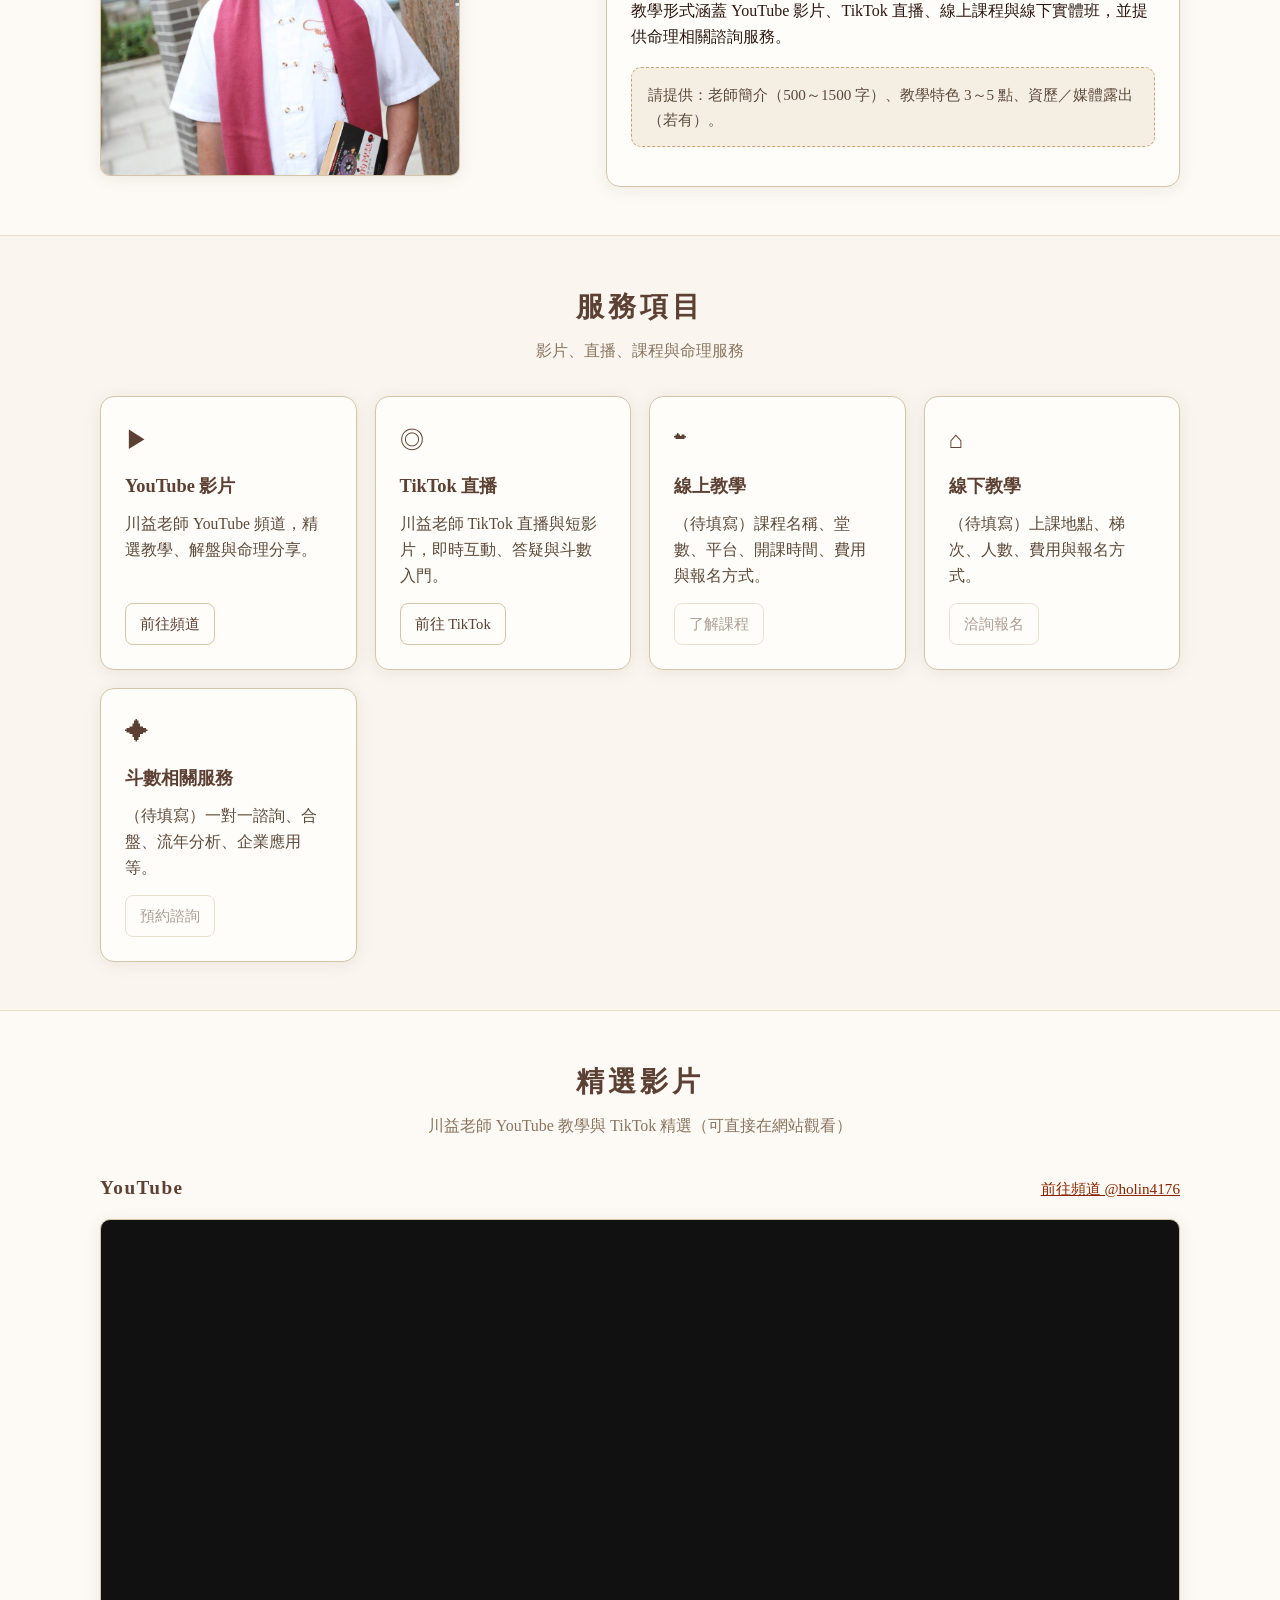
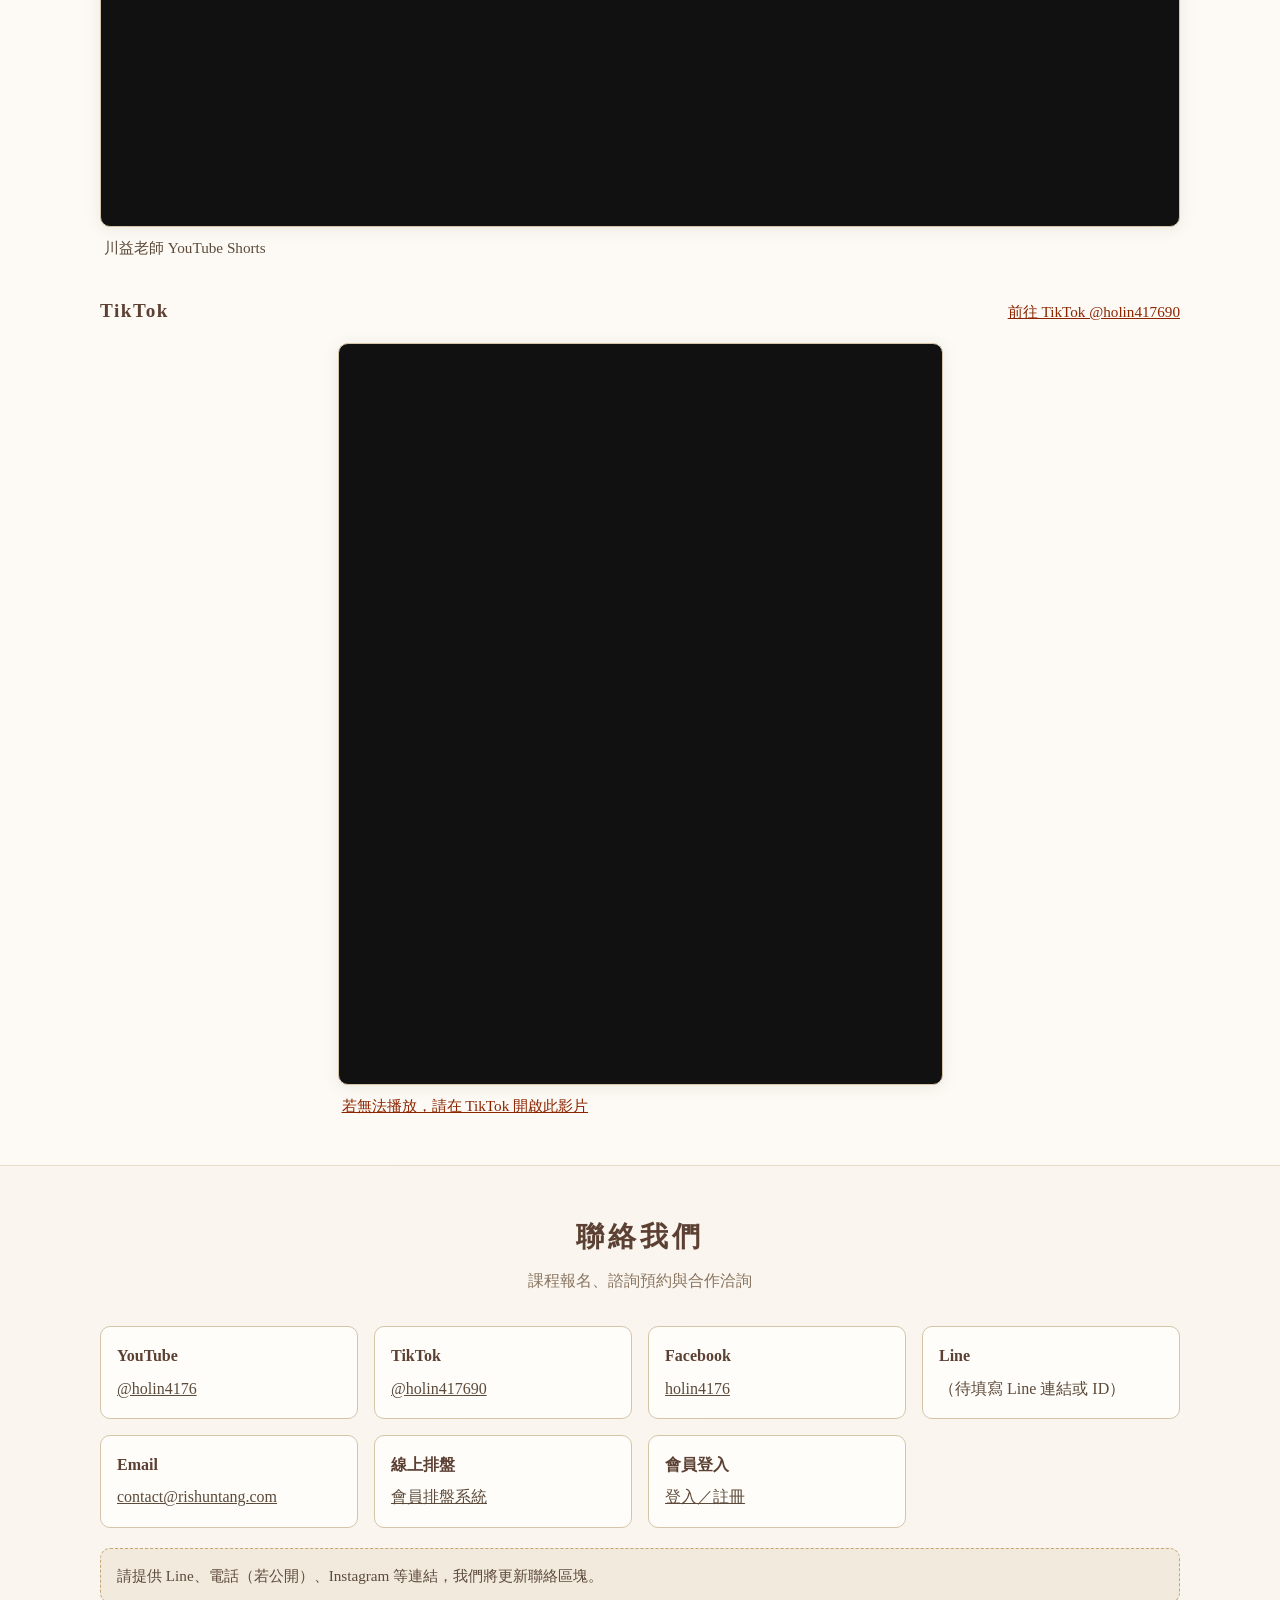
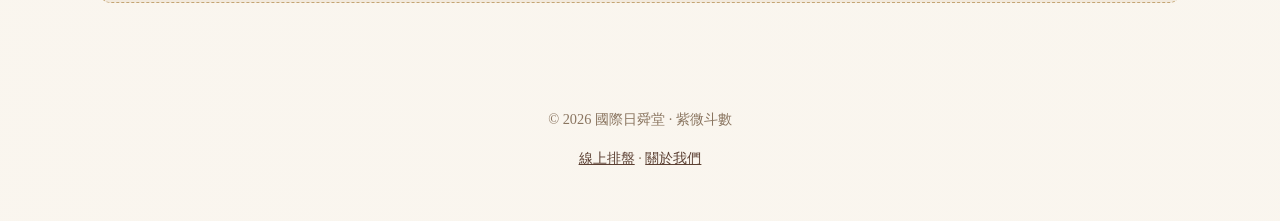
==== commit 5f410dcb: "Replace about section placeholder with official Rishuntang copy. Centralize about text in site-confi" ====
--- a/index.html
+++ b/index.html
@@ -72,21 +72,10 @@
         <div class="container">
           <div class="section-head">
             <h2>關於日舜堂</h2>
-            <p>（以下為占位文案，待您提供正式介紹後替換）</p>
-          </div>
-          <div class="card prose">
-            <p>
-              國際日舜堂致力於紫微斗數的傳承與推廣，以日舜堂安星法為核心，
-              結合古典星義與現代生活應用，提供系統化教學與實務解盤。
-            </p>
-            <p>
-              無論您是初學入門、進修深造，或希望透過命盤了解自身與六親、事業、財帛等面向，
-              日舜堂提供多元學習管道：YouTube 影片、TikTok 直播、線上／線下課程，以及一對一諮詢等服務。
-            </p>
-            <p class="placeholder-note">
-              請提供：日舜堂由來、理念、與其他派別的差異、代表特色（約 300～800 字），我們將替換為正式內容。
-            </p>
-          </div>
+            <p id="aboutSubtitle">承日舜堂安星法脈，以教學、媒體與數位排盤，讓紫微斗數走進日常</p>
+          </div>
+          <div class="card prose" id="aboutProse"></div>
+          <ul class="about-highlights" id="aboutHighlights" aria-label="日舜堂特色"></ul>
         </div>
       </section>
 
--- a/css/site.css
+++ b/css/site.css
@@ -22,6 +22,11 @@
   box-sizing: border-box;
 }
 
+.hidden,
+[hidden] {
+  display: none !important;
+}
+
 html {
   scroll-behavior: smooth;
 }
@@ -323,6 +328,38 @@
   margin: 0 0 1em;
 }
 
+.about-highlights {
+  list-style: none;
+  margin: 1.25rem 0 0;
+  padding: 0;
+  display: grid;
+  gap: 0.75rem;
+}
+
+@media (min-width: 720px) {
+  .about-highlights {
+    grid-template-columns: repeat(3, 1fr);
+    gap: 1rem;
+  }
+}
+
+.about-highlight-item {
+  padding: 1rem 1.1rem;
+  background: var(--paper-surface);
+  border: 1px solid var(--brand-gold-light);
+  border-radius: var(--radius-sm);
+  line-height: 1.6;
+  font-size: 0.95rem;
+  color: var(--ink-muted);
+}
+
+.about-highlight-item strong {
+  display: block;
+  margin-bottom: 0.35rem;
+  color: var(--brand-brown);
+  font-size: 1rem;
+}
+
 .service-grid {
   display: grid;
   grid-template-columns: repeat(auto-fit, minmax(240px, 1fr));
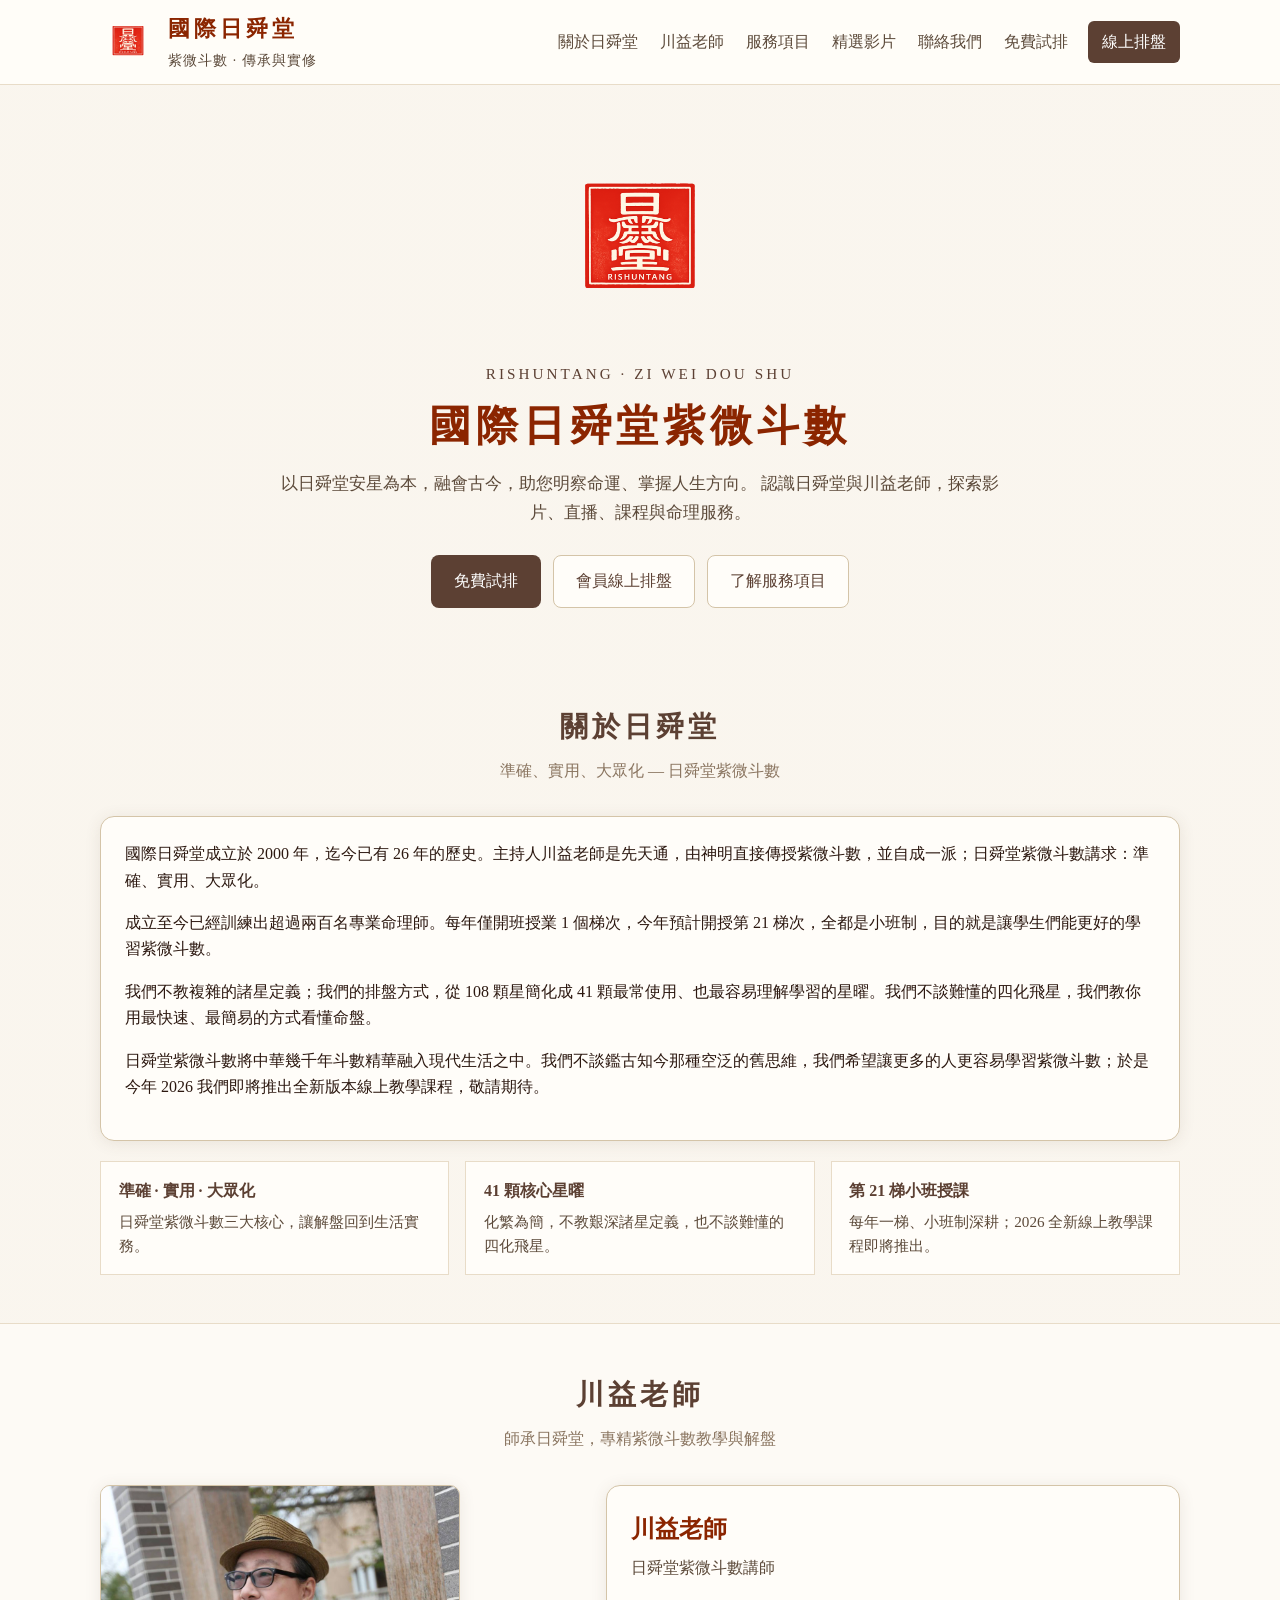
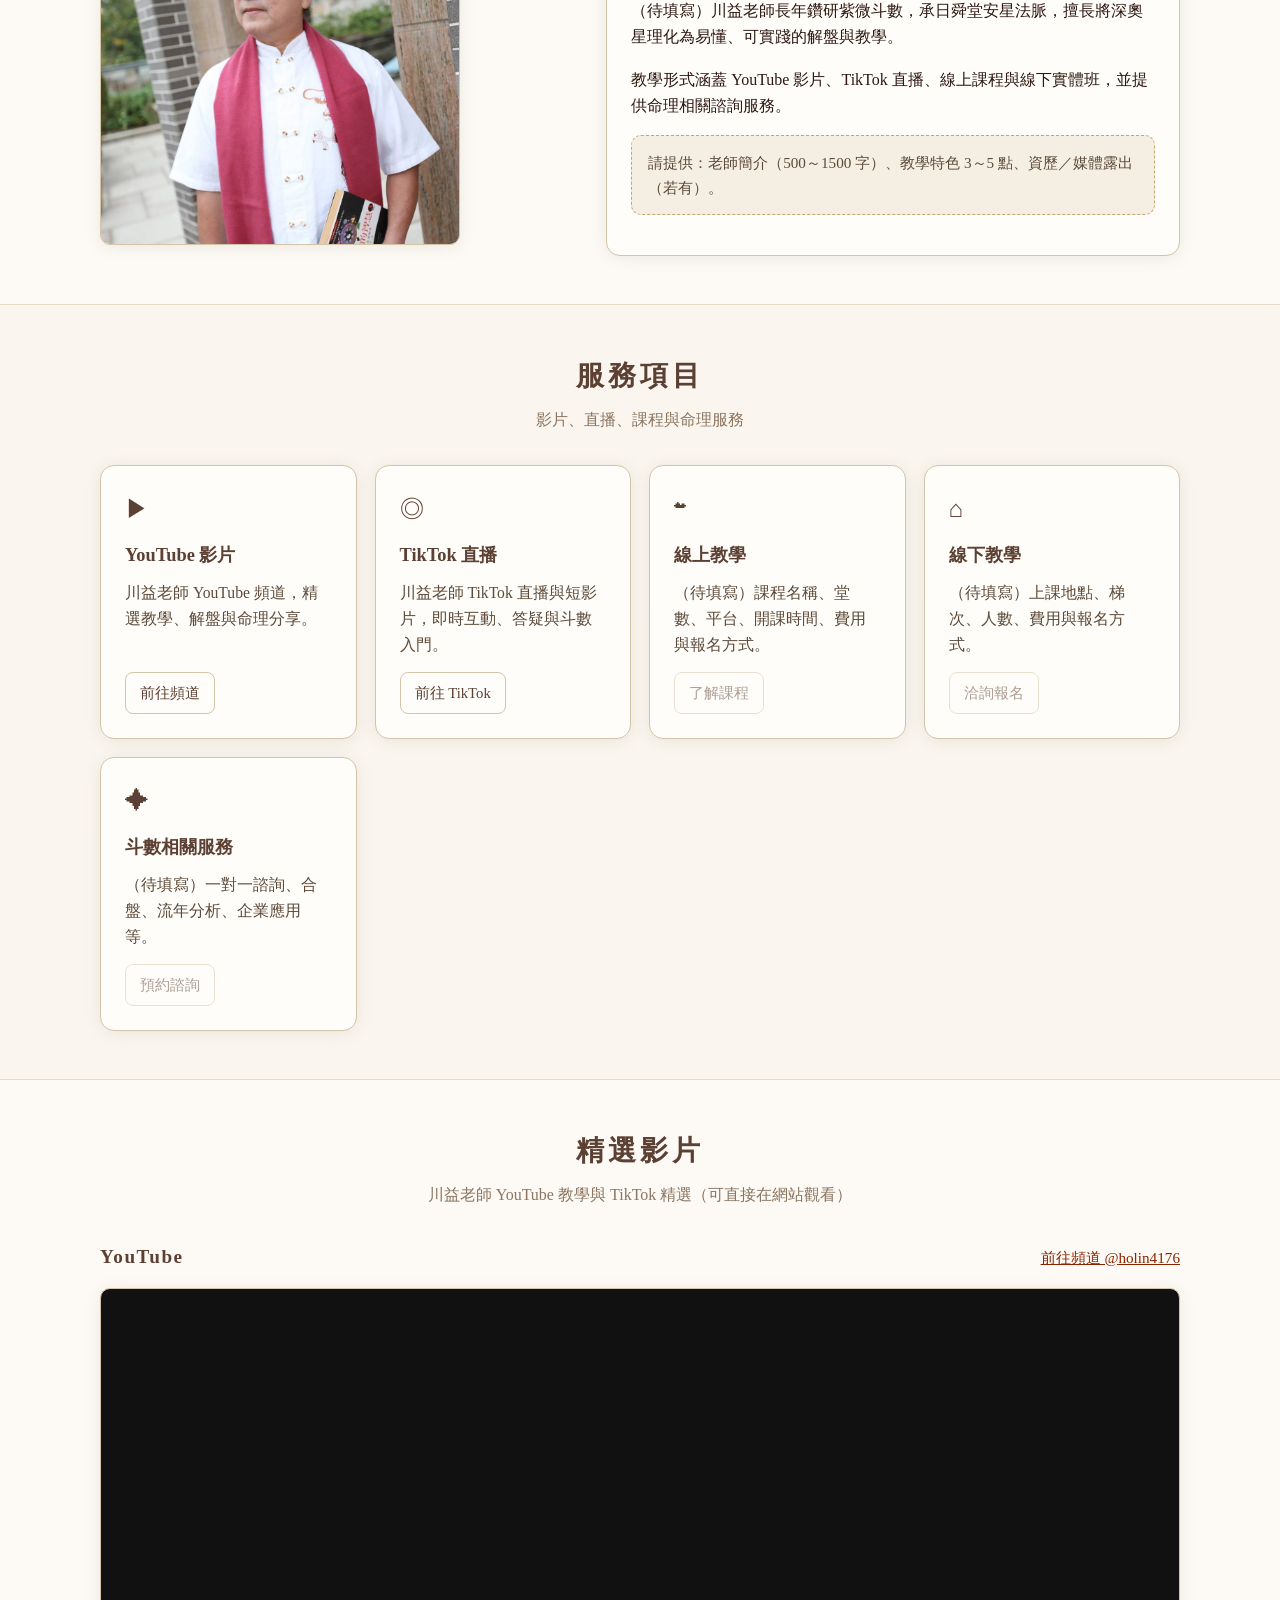
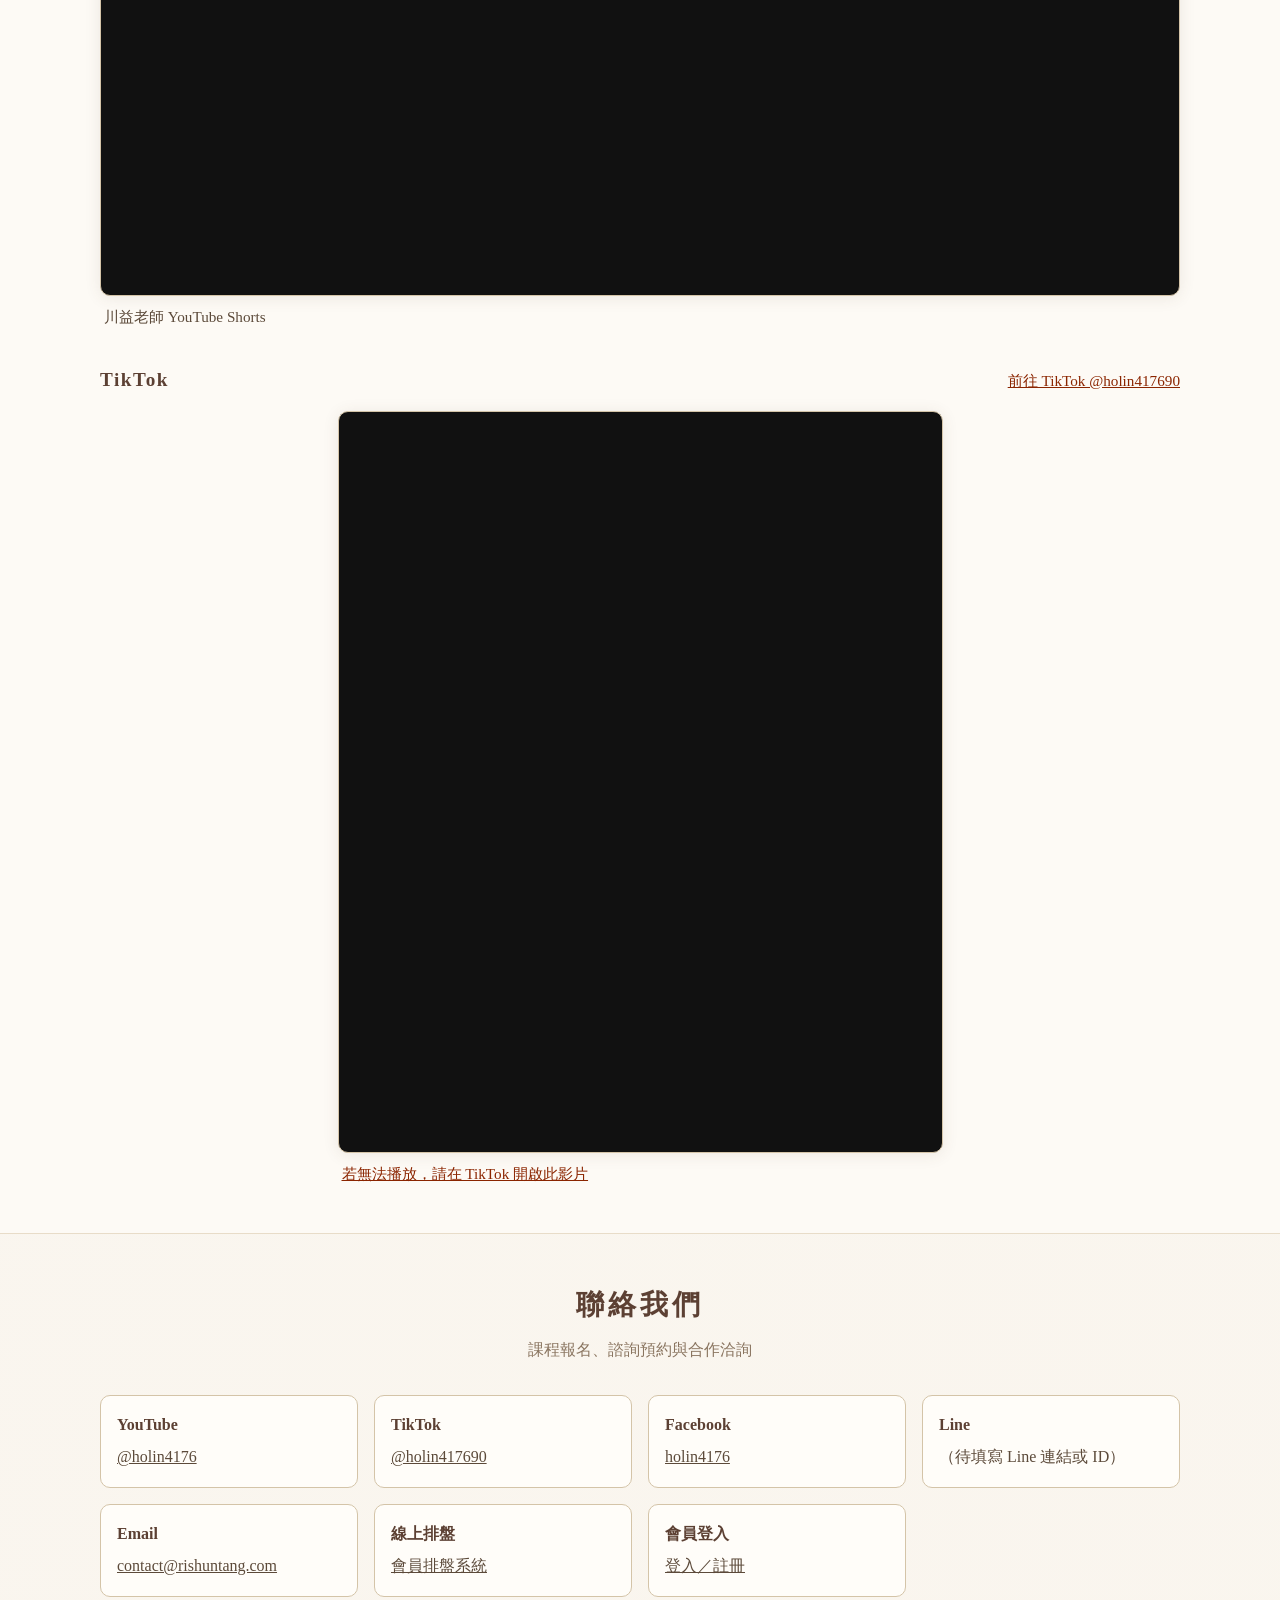
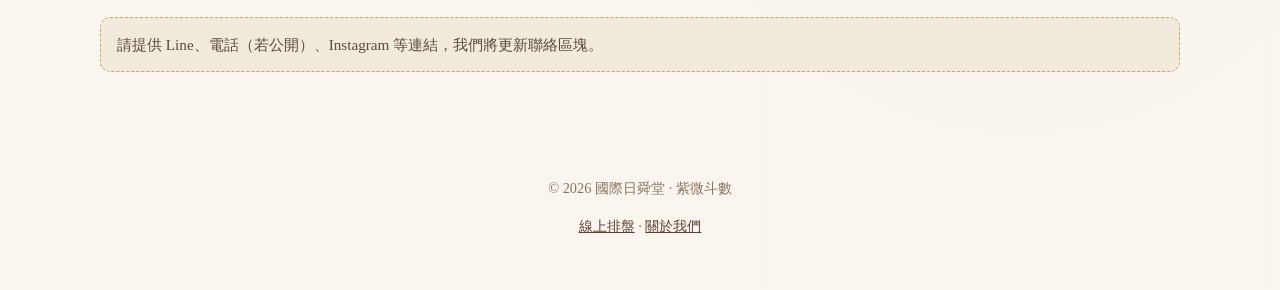
==== commit ad668908: "Update about section with official Rishuntang history and teaching copy. Co-authored-by: Cursor <cur" ====
--- a/index.html
+++ b/index.html
@@ -72,7 +72,7 @@
         <div class="container">
           <div class="section-head">
             <h2>關於日舜堂</h2>
-            <p id="aboutSubtitle">承日舜堂安星法脈，以教學、媒體與數位排盤，讓紫微斗數走進日常</p>
+            <p id="aboutSubtitle">準確、實用、大眾化 — 日舜堂紫微斗數</p>
           </div>
           <div class="card prose" id="aboutProse"></div>
           <ul class="about-highlights" id="aboutHighlights" aria-label="日舜堂特色"></ul>
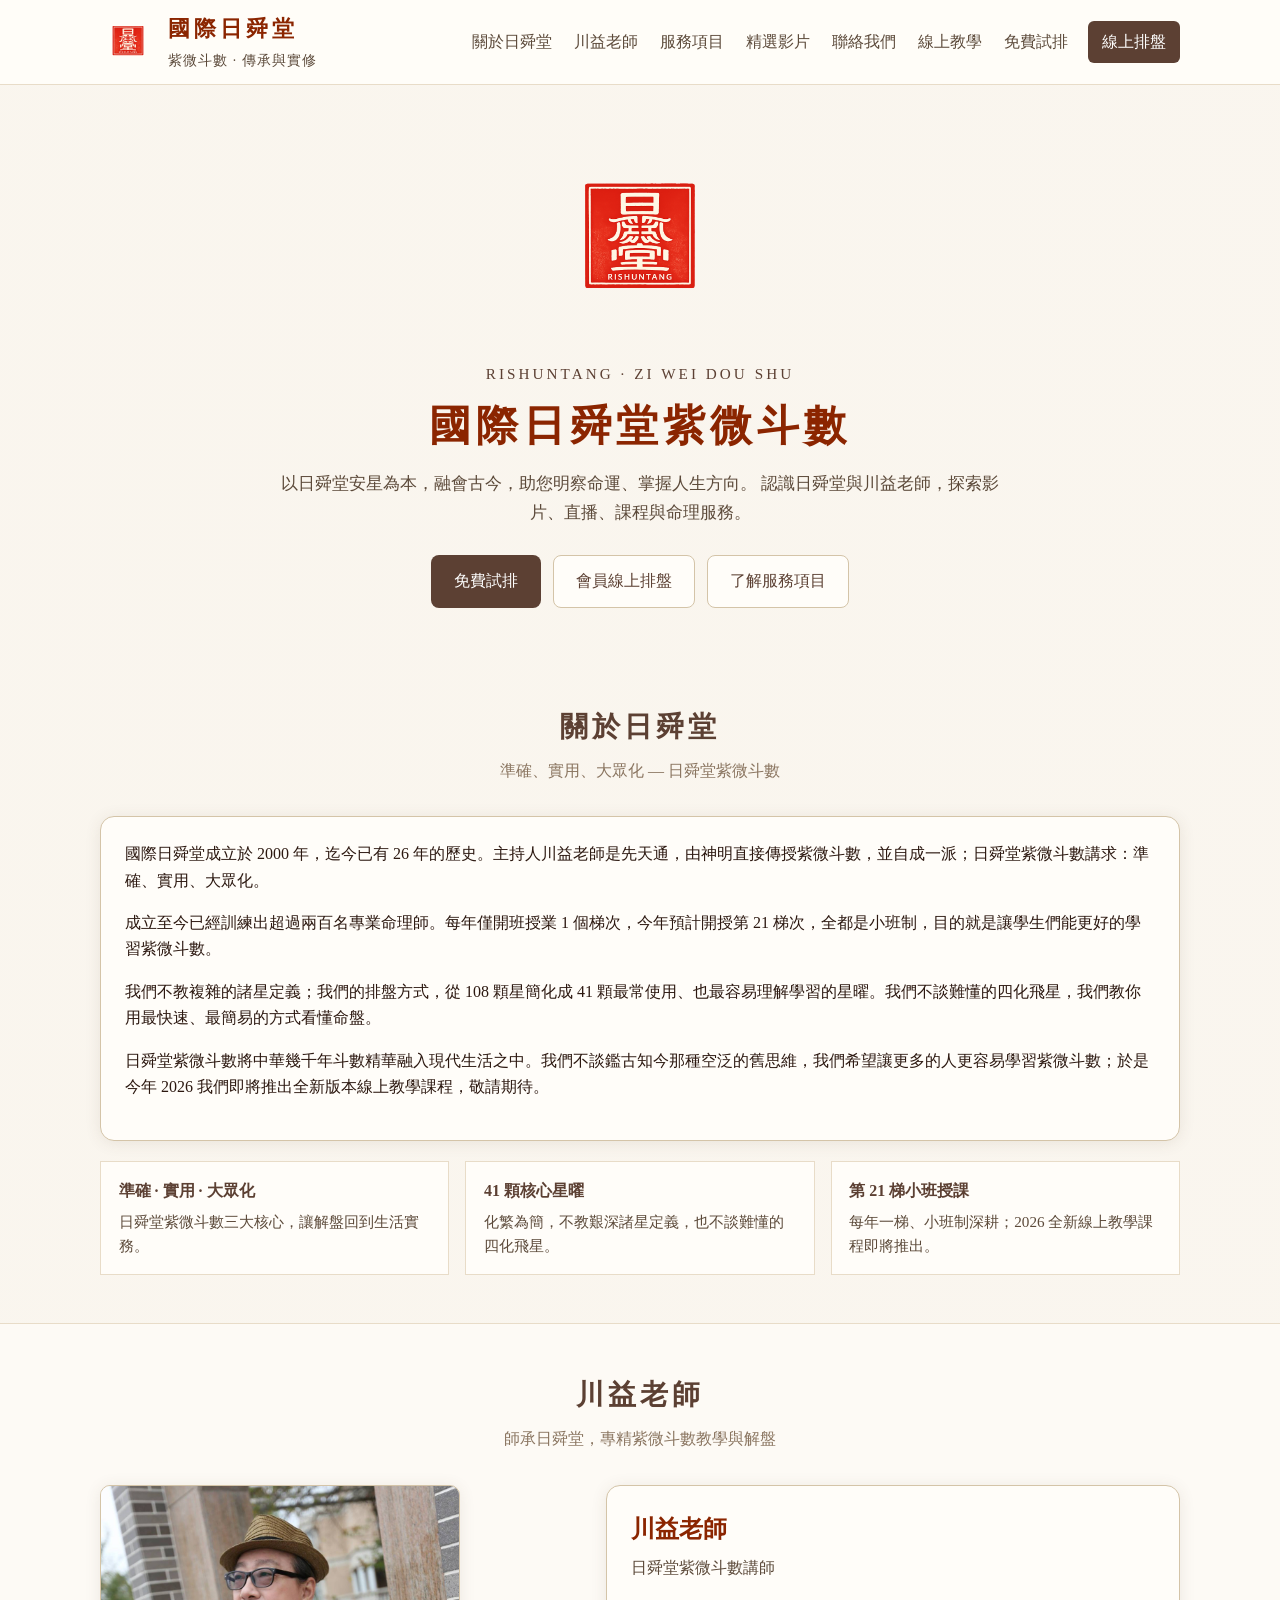
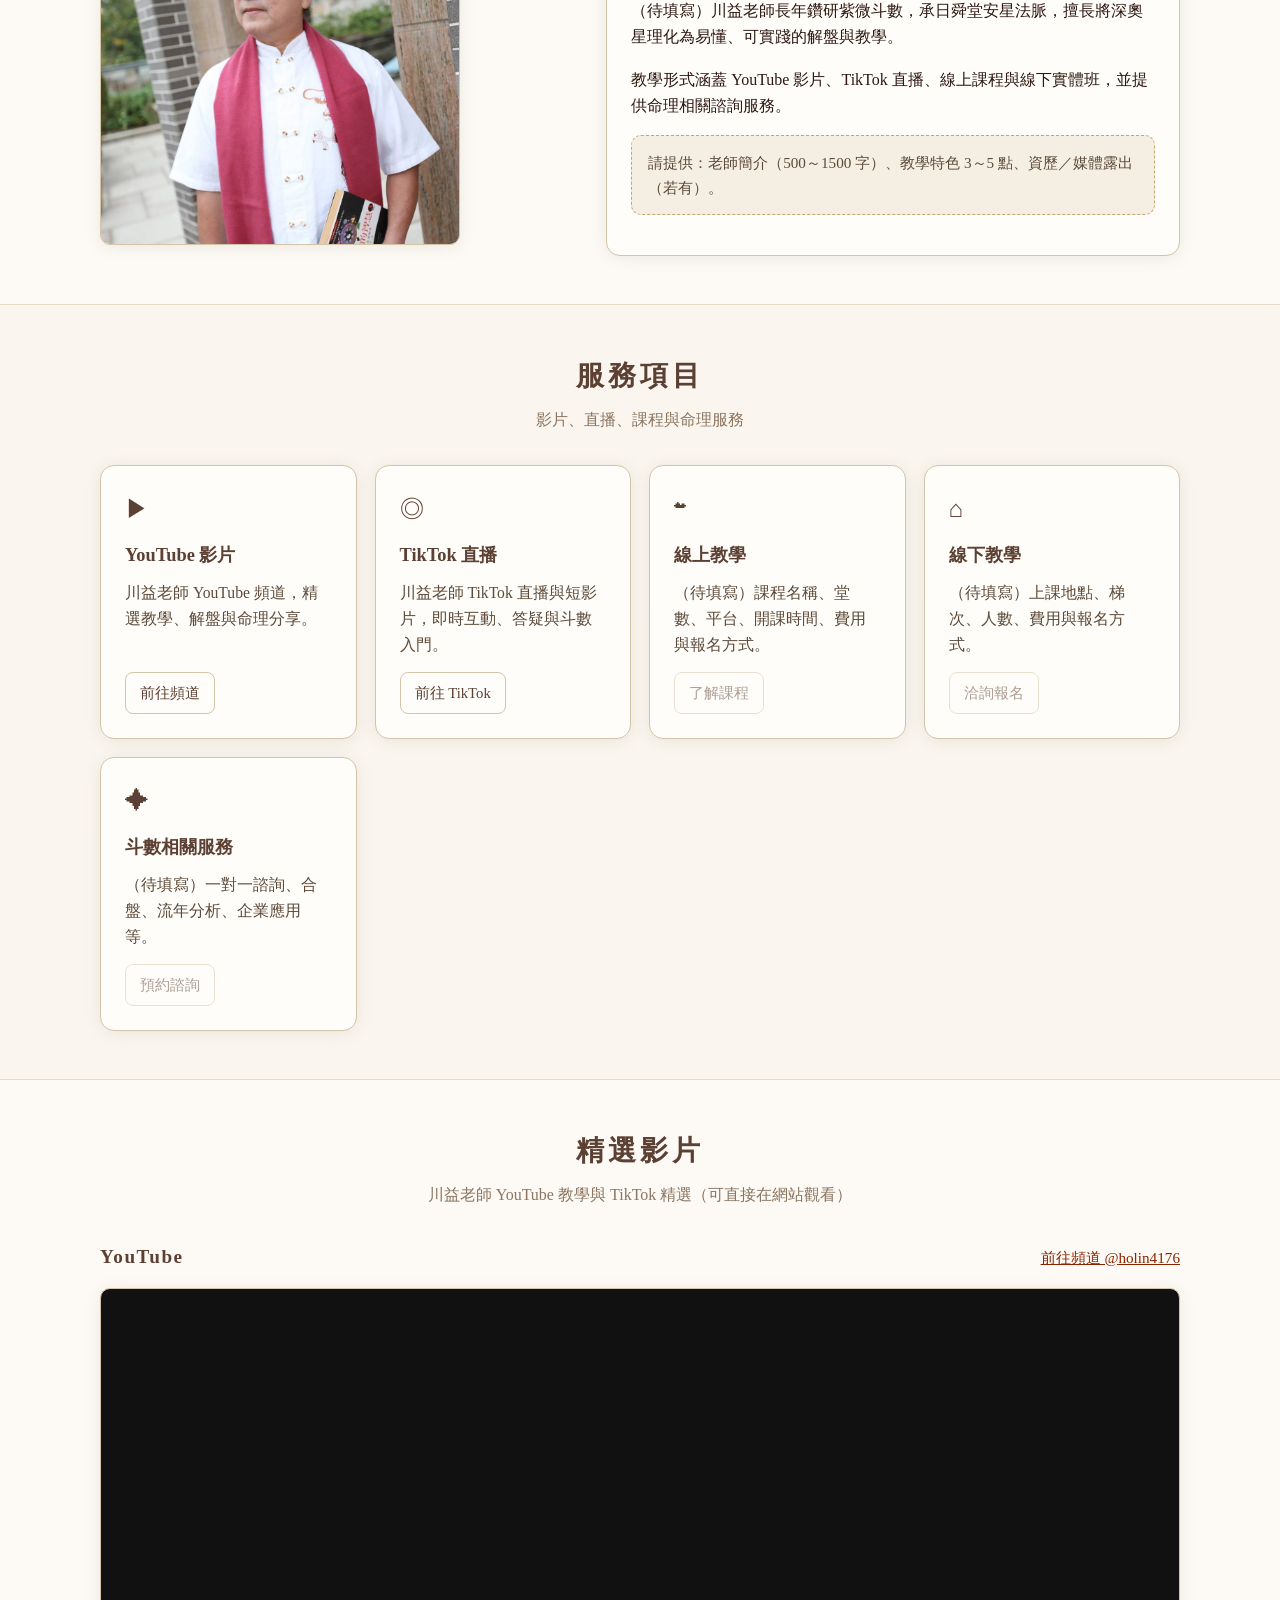
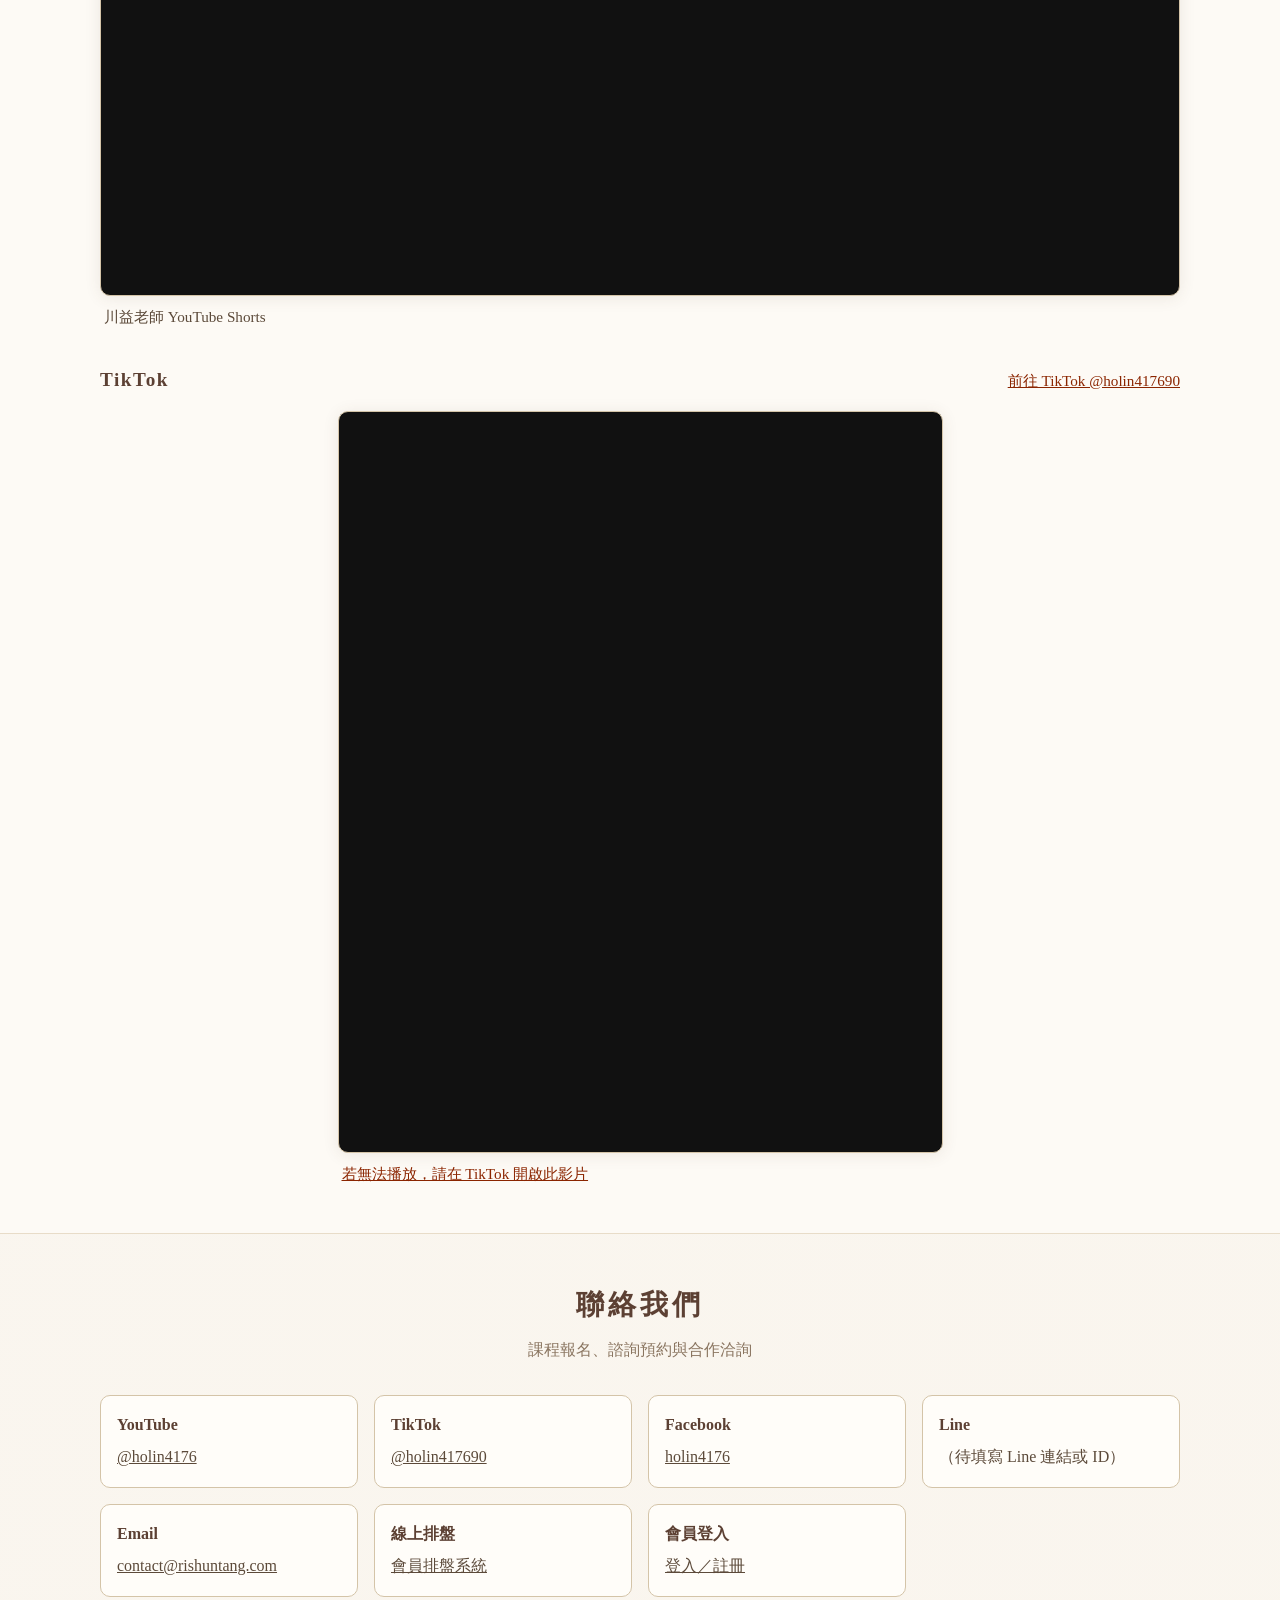
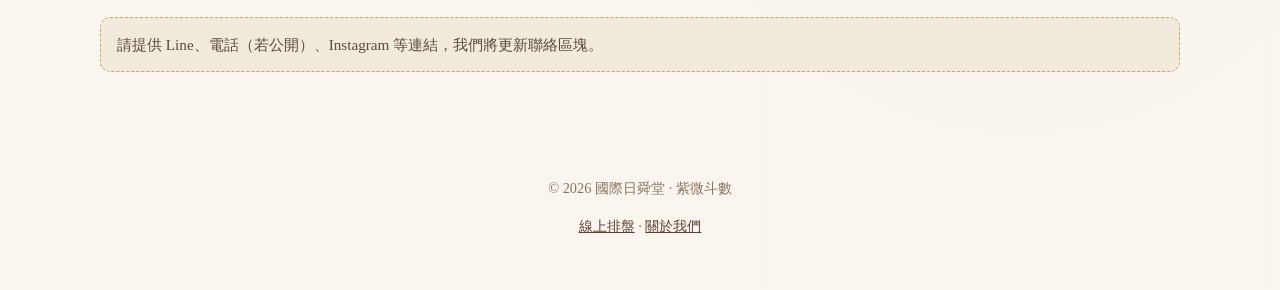
==== commit 86652a0f: "Add course subsite skeleton with video placeholders and chart embed. Split lesson layout for teacher" ====
--- a/index.html
+++ b/index.html
@@ -37,6 +37,7 @@
           <a href="#services">服務項目</a>
           <a href="#videos">精選影片</a>
           <a href="#contact">聯絡我們</a>
+          <a data-href-key="courseHome" href="./course/index.html">線上教學</a>
           <a data-href-key="freeChart" href="./free-chart.html">免費試排</a>
           <a class="nav-cta" data-href-key="chartApp" href="https://rishuntang-ziwei.github.io/rishuntang-ziwei/chart.html">線上排盤</a>
         </nav>
